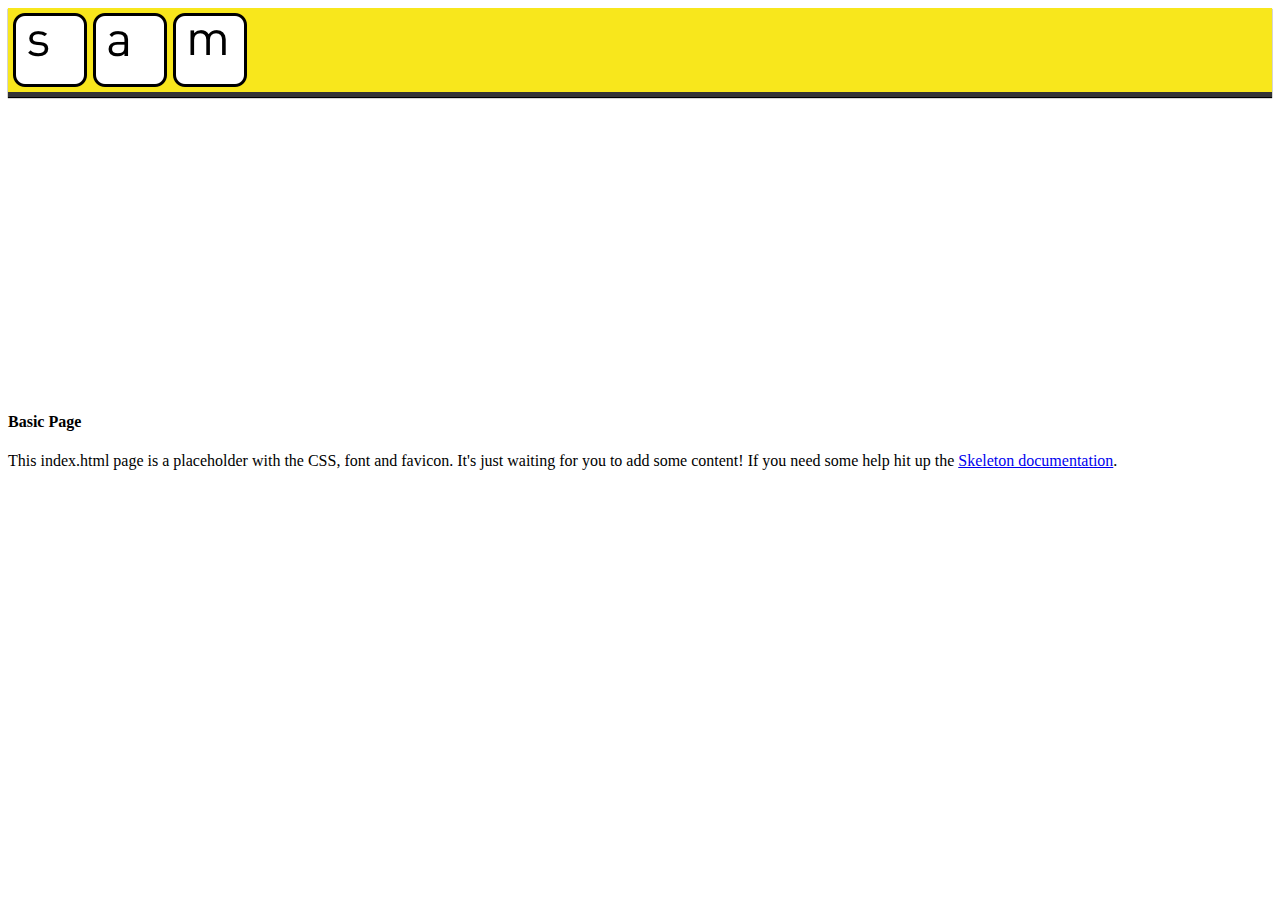
==== index.html @ 2db449b1 "It's a brand new style." ====
<!DOCTYPE html>
<html lang="en">
<head>

  <!-- Basic Page Needs
  –––––––––––––––––––––––––––––––––––––––––––––––––– -->
  <meta charset="utf-8">
  <title>SAM - New Zealand Virtual Politician</title>
  <meta name="description" content="">
  <meta name="author" content="">

  <!-- Mobile Specific Metas
  –––––––––––––––––––––––––––––––––––––––––––––––––– -->
  <meta name="viewport" content="width=device-width, initial-scale=1">

  <!-- FONT
  –––––––––––––––––––––––––––––––––––––––––––––––––– -->
  <link href="//fonts.googleapis.com/css?family=Raleway:400,300,600" rel="stylesheet" type="text/css">

  <!-- CSS
  –––––––––––––––––––––––––––––––––––––––––––––––––– -->
  <link rel="stylesheet" href="css/normalize.css">
  <link rel="stylesheet" href="css/skeleton.css">
  <link rel="stylesheet" href="css/custom.css">

  <!-- Favicon
  –––––––––––––––––––––––––––––––––––––––––––––––––– -->
  <link rel="icon" type="image/png" href="images/sam_favicon.png">

</head>
<body>

  <!-- Primary Page Layout
  –––––––––––––––––––––––––––––––––––––––––––––––––– -->
<header class = "main-header">
  <img src = "images/sam_v3.png">
</header>


  <div class="container">
    <div class="row">
      <div class="one-half column" style="margin-top: 25%">
        <h4>Basic Page</h4>
        <p>This index.html page is a placeholder with the CSS, font and favicon. It's just waiting for you to add some content! If you need some help hit up the <a href="http://www.getskeleton.com">Skeleton documentation</a>.</p>
      </div>
    </div>
  </div>

<!-- End Document
  –––––––––––––––––––––––––––––––––––––––––––––––––– -->
</body>
</html>
---- css/custom.css ----
.main-header {
    background: #f8e71c;
    height: 84px;
    min-height: 69px;
    min-width: 1000px;
    border-bottom: 5px solid #343436;
    box-shadow: 0 1px 1px black;
    position: relative;
}
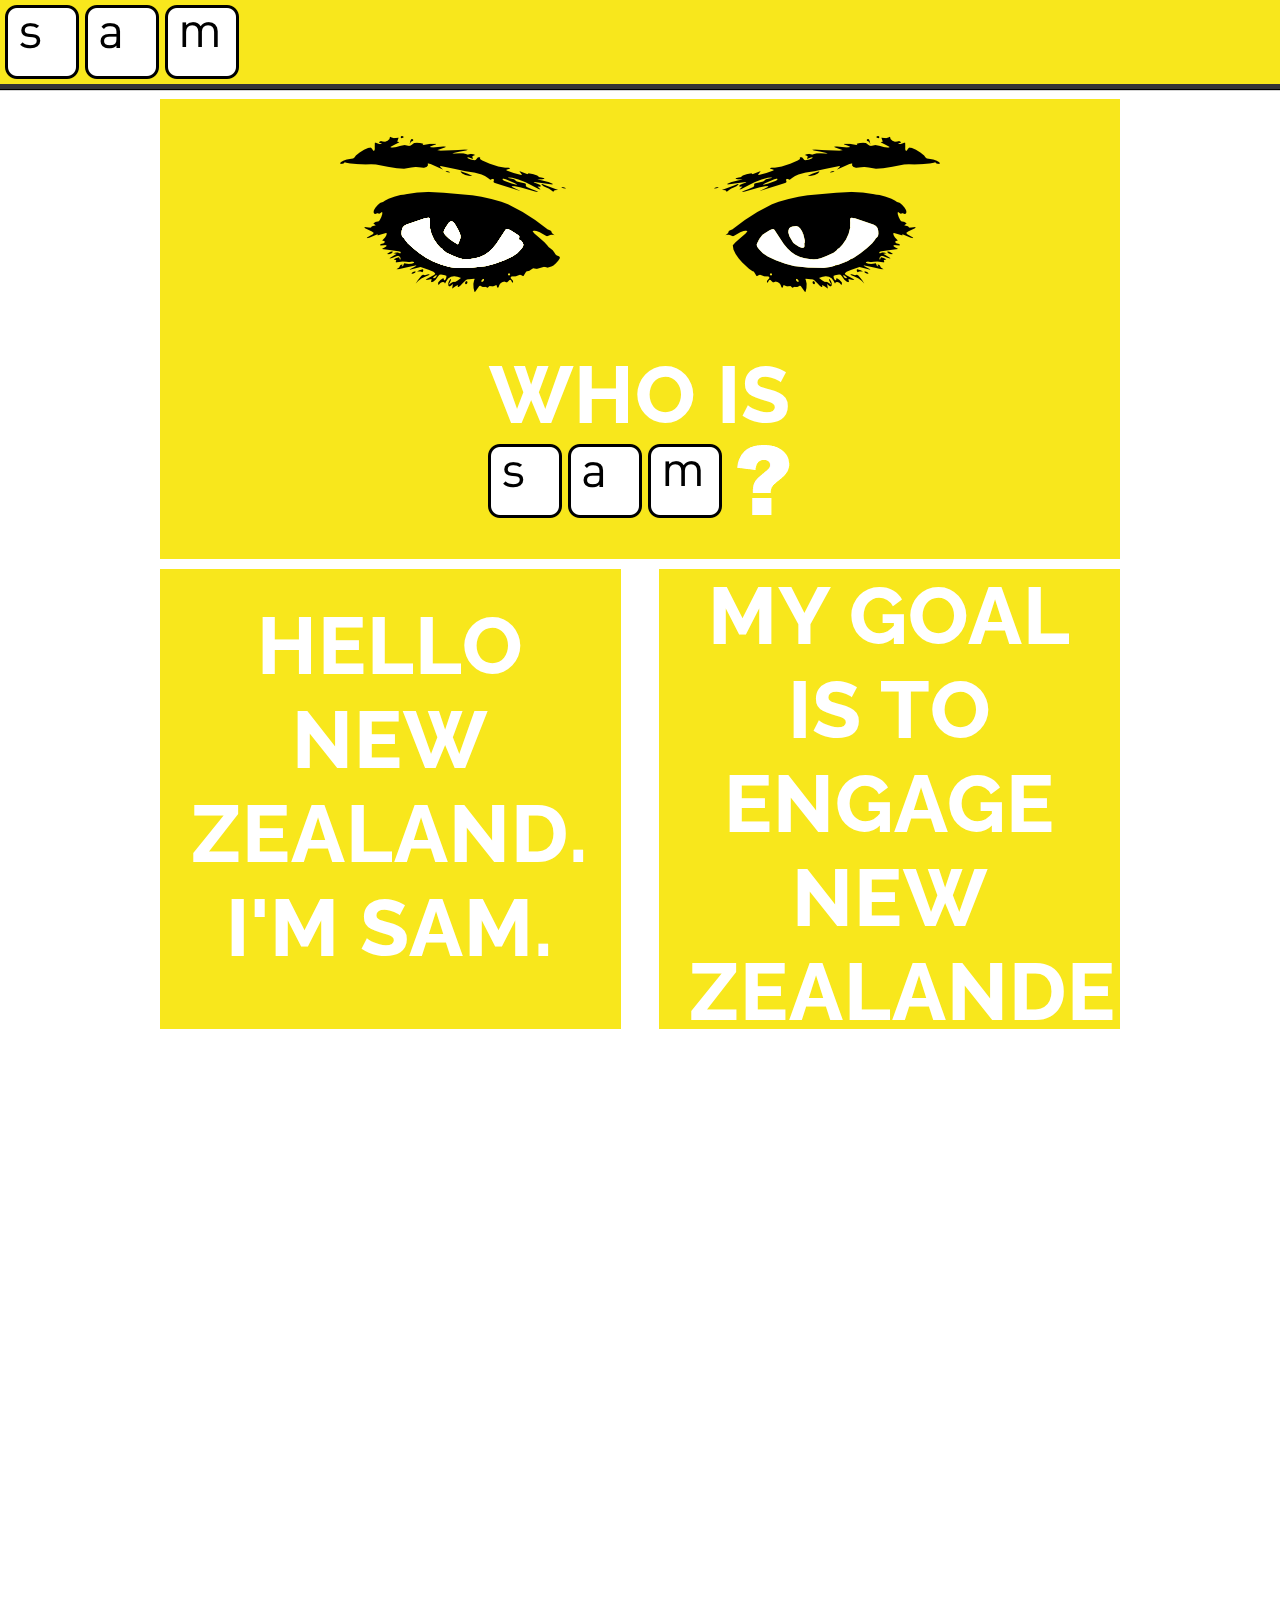
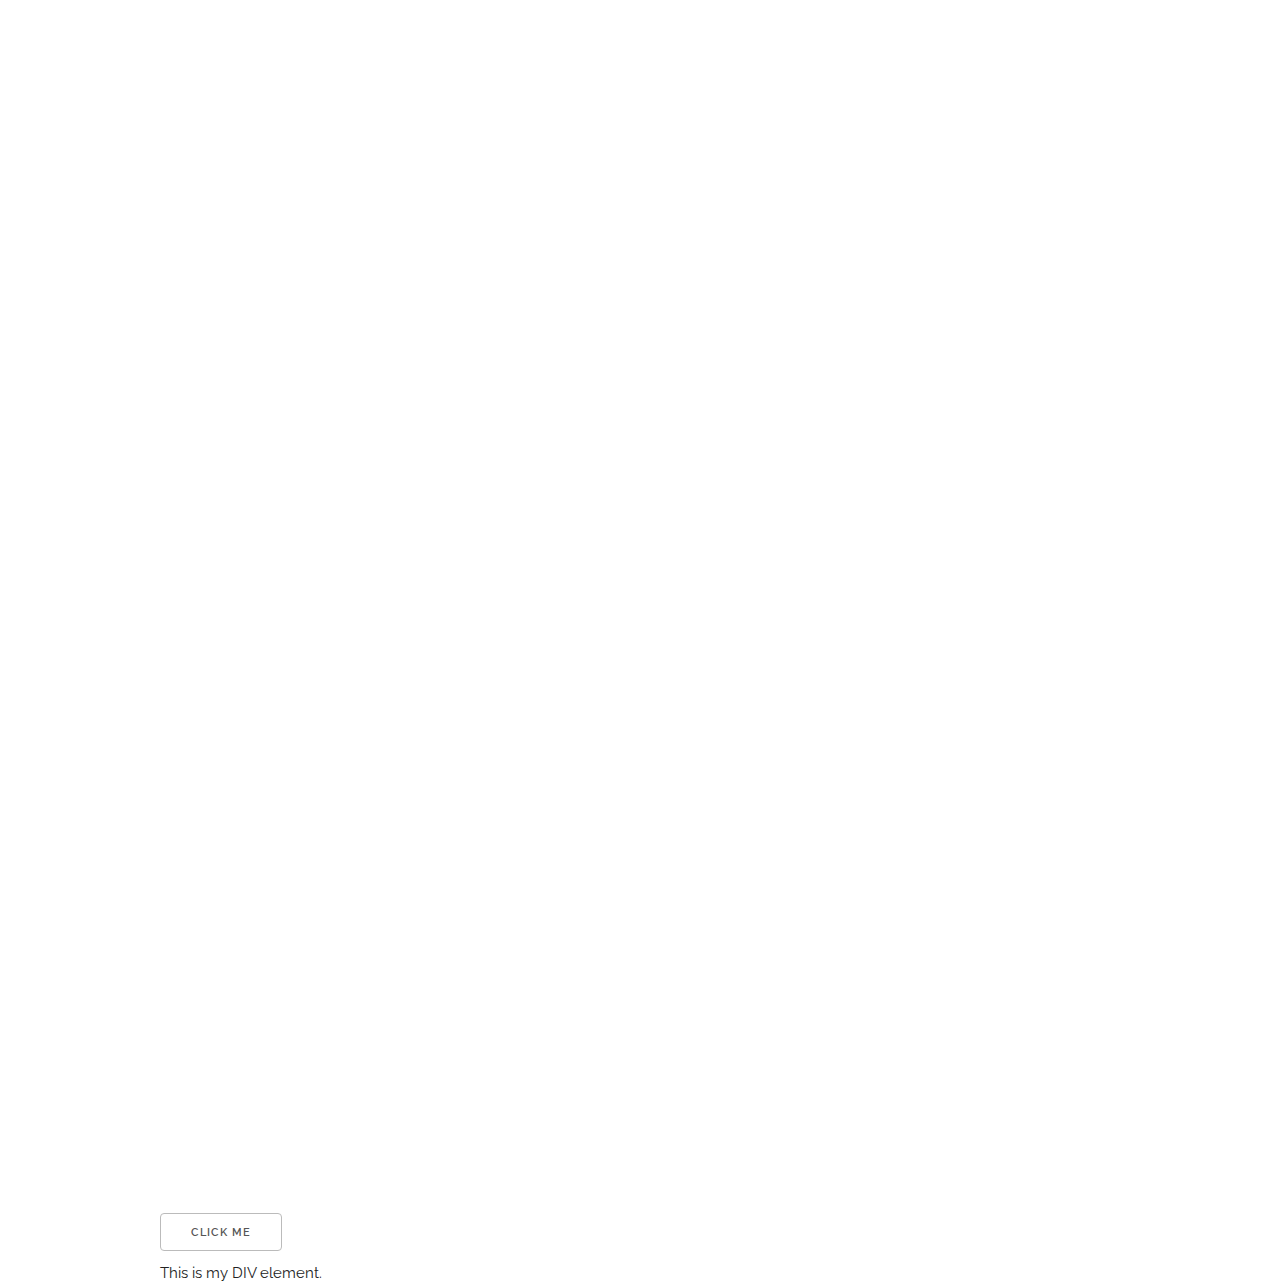
==== commit 214a7dc1: "New style" ====
--- a/index.html
+++ b/index.html
@@ -8,6 +8,7 @@
   <title>SAM - New Zealand Virtual Politician</title>
   <meta name="description" content="">
   <meta name="author" content="">
+  <script src="js/script.js"></script>
 
   <!-- Mobile Specific Metas
   –––––––––––––––––––––––––––––––––––––––––––––––––– -->
@@ -39,12 +40,30 @@
 
   <div class="container">
     <div class="row">
-      <div class="one-half column" style="margin-top: 25%">
-        <h4>Basic Page</h4>
-        <p>This index.html page is a placeholder with the CSS, font and favicon. It's just waiting for you to add some content! If you need some help hit up the <a href="http://www.getskeleton.com">Skeleton documentation</a>.</p>
+      <button class="superbutton" type="button" value="WHO IS SAM?" onclick="myFunction()" onmouseover="rollover()" onmouseout="mouseaway()">
+        <img src = "images/sameyeslarge.png"/>
+        <p>WHO IS</p>
+        <img ID="whoissamroll" src="images/whoissam1.png"/>
+      </button>
+    </div>
+    <div class="row">
+
+      <div class="one-half column">
+        <button class="subbutton" type="button" value="WHO IS SAM?" onclick="myFunction()" onmouseover="rollover()" onmouseout="mouseaway()">
+          <p>Hello New Zealand. I'm SAM.</p>
+        </button>
       </div>
-    </div>
-  </div>
+      <div class="one-half column">
+        <button class="subbutton" type="button" value="WHO IS SAM?" onclick="myFunction()" onmouseover="rollover()" onmouseout="mouseaway()">
+          <p>My goal is to engage New Zealanders in constructive dialogue, working to better understand and represent your views in order to achieve the things we all care about.</p>
+        </button>
+      </div>
+
+      <button onclick="myFunction()">Click Me</button>
+
+      <div id="myDIV">
+        This is my DIV element.
+      </div>
 
 <!-- End Document
   –––––––––––––––––––––––––––––––––––––––––––––––––– -->
--- a/css/skeleton.css
+++ b/css/skeleton.css
@@ -0,0 +1,417 @@
+/*
+* Skeleton V2.0.4
+* Copyright 2014, Dave Gamache
+* www.getskeleton.com
+* Free to use under the MIT license.
+* http://www.opensource.org/licenses/mit-license.php
+* 12/29/2014
+*/
+
+
+/* Table of contents
+––––––––––––––––––––––––––––––––––––––––––––––––––
+- Grid
+- Base Styles
+- Typography
+- Links
+- Buttons
+- Forms
+- Lists
+- Code
+- Tables
+- Spacing
+- Utilities
+- Clearing
+- Media Queries
+*/
+
+
+/* Grid
+–––––––––––––––––––––––––––––––––––––––––––––––––– */
+.container {
+  position: relative;
+  width: 100%;
+  max-width: 960px;
+  margin: 0 auto;
+  padding: 0 20px;
+  box-sizing: border-box; }
+.column,
+.columns {
+  width: 100%;
+  float: left;
+  box-sizing: border-box; }
+
+/* For devices larger than 400px */
+@media (min-width: 400px) {
+  .container {
+    width: 85%;
+    padding: 0; }
+}
+
+/* For devices larger than 550px */
+@media (min-width: 550px) {
+  .container {
+    width: 80%; }
+  .column,
+  .columns {
+    margin-left: 4%; }
+  .column:first-child,
+  .columns:first-child {
+    margin-left: 0; }
+
+  .one.column,
+  .one.columns                    { width: 4.66666666667%; }
+  .two.columns                    { width: 13.3333333333%; }
+  .three.columns                  { width: 22%;            }
+  .four.columns                   { width: 30.6666666667%; }
+  .five.columns                   { width: 39.3333333333%; }
+  .six.columns                    { width: 48%;            }
+  .seven.columns                  { width: 56.6666666667%; }
+  .eight.columns                  { width: 65.3333333333%; }
+  .nine.columns                   { width: 74.0%;          }
+  .ten.columns                    { width: 82.6666666667%; }
+  .eleven.columns                 { width: 91.3333333333%; }
+  .twelve.columns                 { width: 100%; margin-left: 0; }
+
+  .one-third.column               { width: 30.6666666667%; }
+  .two-thirds.column              { width: 65.3333333333%; }
+
+  .one-half.column                { width: 48%; }
+
+  /* Offsets */
+  .offset-by-one.column,
+  .offset-by-one.columns          { margin-left: 8.66666666667%; }
+  .offset-by-two.column,
+  .offset-by-two.columns          { margin-left: 17.3333333333%; }
+  .offset-by-three.column,
+  .offset-by-three.columns        { margin-left: 26%;            }
+  .offset-by-four.column,
+  .offset-by-four.columns         { margin-left: 34.6666666667%; }
+  .offset-by-five.column,
+  .offset-by-five.columns         { margin-left: 43.3333333333%; }
+  .offset-by-six.column,
+  .offset-by-six.columns          { margin-left: 52%;            }
+  .offset-by-seven.column,
+  .offset-by-seven.columns        { margin-left: 60.6666666667%; }
+  .offset-by-eight.column,
+  .offset-by-eight.columns        { margin-left: 69.3333333333%; }
+  .offset-by-nine.column,
+  .offset-by-nine.columns         { margin-left: 78.0%;          }
+  .offset-by-ten.column,
+  .offset-by-ten.columns          { margin-left: 86.6666666667%; }
+  .offset-by-eleven.column,
+  .offset-by-eleven.columns       { margin-left: 95.3333333333%; }
+
+  .offset-by-one-third.column,
+  .offset-by-one-third.columns    { margin-left: 34.6666666667%; }
+  .offset-by-two-thirds.column,
+  .offset-by-two-thirds.columns   { margin-left: 69.3333333333%; }
+
+  .offset-by-one-half.column,
+  .offset-by-one-half.columns     { margin-left: 52%; }
+
+}
+
+
+/* Base Styles
+–––––––––––––––––––––––––––––––––––––––––––––––––– */
+/* NOTE
+html is set to 62.5% so that all the REM measurements throughout Skeleton
+are based on 10px sizing. So basically 1.5rem = 15px :) */
+html {
+  font-size: 62.5%; }
+body {
+  font-size: 1.5em; /* currently ems cause chrome bug misinterpreting rems on body element */
+  line-height: 1.6;
+  font-weight: 400;
+  font-family: "Raleway", "HelveticaNeue", "Helvetica Neue", Helvetica, Arial, sans-serif;
+  color: #222; }
+
+
+/* Typography
+–––––––––––––––––––––––––––––––––––––––––––––––––– */
+h1, h2, h3, h4, h5, h6 {
+  margin-top: 0;
+  margin-bottom: 2rem;
+  font-weight: 300; }
+h1 { font-size: 4.0rem; line-height: 1.2;  letter-spacing: -.1rem;}
+h2 { font-size: 3.6rem; line-height: 1.25; letter-spacing: -.1rem; }
+h3 { font-size: 3.0rem; line-height: 1.3;  letter-spacing: -.1rem; }
+h4 { font-size: 2.4rem; line-height: 1.35; letter-spacing: -.08rem; }
+h5 { font-size: 1.8rem; line-height: 1.5;  letter-spacing: -.05rem; }
+h6 { font-size: 1.5rem; line-height: 1.6;  letter-spacing: 0; }
+
+/* Larger than phablet */
+@media (min-width: 550px) {
+  h1 { font-size: 5.0rem; }
+  h2 { font-size: 4.2rem; }
+  h3 { font-size: 3.6rem; }
+  h4 { font-size: 3.0rem; }
+  h5 { font-size: 2.4rem; }
+  h6 { font-size: 1.5rem; }
+}
+
+p {
+  margin-top: 0; }
+
+
+/* Links
+–––––––––––––––––––––––––––––––––––––––––––––––––– */
+a {
+  color: #1EAEDB; }
+a:hover {
+  color: #0FA0CE; }
+
+
+/* Buttons
+–––––––––––––––––––––––––––––––––––––––––––––––––– */
+.button,
+button,
+input[type="submit"],
+input[type="reset"],
+input[type="button"] {
+  display: inline-block;
+  height: 38px;
+  padding: 0 30px;
+  color: #555;
+  text-align: center;
+  font-size: 11px;
+  font-weight: 600;
+  line-height: 38px;
+  letter-spacing: .1rem;
+  text-transform: uppercase;
+  text-decoration: none;
+  white-space: nowrap;
+  background-color: transparent;
+  border-radius: 4px;
+  border: 1px solid #bbb;
+  cursor: pointer;
+  box-sizing: border-box; }
+.button:hover,
+button:hover,
+input[type="submit"]:hover,
+input[type="reset"]:hover,
+input[type="button"]:hover,
+.button:focus,
+button:focus,
+input[type="submit"]:focus,
+input[type="reset"]:focus,
+input[type="button"]:focus {
+  color: #333;
+  border-color: #888;
+  outline: 0; }
+.button.button-primary,
+button.button-primary,
+input[type="submit"].button-primary,
+input[type="reset"].button-primary,
+input[type="button"].button-primary {
+  color: #FFF;
+  background-color: #33C3F0;
+  border-color: #33C3F0; }
+.button.button-primary:hover,
+button.button-primary:hover,
+input[type="submit"].button-primary:hover,
+input[type="reset"].button-primary:hover,
+input[type="button"].button-primary:hover,
+.button.button-primary:focus,
+button.button-primary:focus,
+input[type="submit"].button-primary:focus,
+input[type="reset"].button-primary:focus,
+input[type="button"].button-primary:focus {
+  color: #FFF;
+  background-color: #1EAEDB;
+  border-color: #1EAEDB; }
+
+/* Forms
+–––––––––––––––––––––––––––––––––––––––––––––––––– */
+input[type="email"],
+input[type="number"],
+input[type="search"],
+input[type="text"],
+input[type="tel"],
+input[type="url"],
+input[type="password"],
+textarea,
+select {
+  height: 38px;
+  padding: 6px 10px; /* The 6px vertically centers text on FF, ignored by Webkit */
+  background-color: #fff;
+  border: 1px solid #D1D1D1;
+  border-radius: 4px;
+  box-shadow: none;
+  box-sizing: border-box; }
+/* Removes awkward default styles on some inputs for iOS */
+input[type="email"],
+input[type="number"],
+input[type="search"],
+input[type="text"],
+input[type="tel"],
+input[type="url"],
+input[type="password"],
+textarea {
+  -webkit-appearance: none;
+     -moz-appearance: none;
+          appearance: none; }
+textarea {
+  min-height: 65px;
+  padding-top: 6px;
+  padding-bottom: 6px; }
+input[type="email"]:focus,
+input[type="number"]:focus,
+input[type="search"]:focus,
+input[type="text"]:focus,
+input[type="tel"]:focus,
+input[type="url"]:focus,
+input[type="password"]:focus,
+textarea:focus,
+select:focus {
+  border: 1px solid #33C3F0;
+  outline: 0; }
+label,
+legend {
+  display: block;
+  margin-bottom: .5rem;
+  font-weight: 600; }
+fieldset {
+  padding: 0;
+  border-width: 0; }
+input[type="checkbox"],
+input[type="radio"] {
+  display: inline; }
+label > .label-body {
+  display: inline-block;
+  margin-left: .5rem;
+  font-weight: normal; }
+
+
+/* Lists
+–––––––––––––––––––––––––––––––––––––––––––––––––– */
+ul {
+  list-style: circle inside; }
+ol {
+  list-style: decimal inside; }
+ol, ul {
+  padding-left: 0;
+  margin-top: 0; }
+ul ul,
+ul ol,
+ol ol,
+ol ul {
+  margin: 1.5rem 0 1.5rem 3rem;
+  font-size: 90%; }
+li {
+  margin-bottom: 1rem; }
+
+
+/* Code
+–––––––––––––––––––––––––––––––––––––––––––––––––– */
+code {
+  padding: .2rem .5rem;
+  margin: 0 .2rem;
+  font-size: 90%;
+  white-space: nowrap;
+  background: #F1F1F1;
+  border: 1px solid #E1E1E1;
+  border-radius: 4px; }
+pre > code {
+  display: block;
+  padding: 1rem 1.5rem;
+  white-space: pre; }
+
+
+/* Tables
+–––––––––––––––––––––––––––––––––––––––––––––––––– */
+th,
+td {
+  padding: 12px 15px;
+  text-align: left;
+  border-bottom: 1px solid #E1E1E1; }
+th:first-child,
+td:first-child {
+  padding-left: 0; }
+th:last-child,
+td:last-child {
+  padding-right: 0; }
+
+
+/* Spacing
+–––––––––––––––––––––––––––––––––––––––––––––––––– */
+button,
+.button {
+  margin-bottom: 1rem; }
+input,
+textarea,
+select,
+fieldset {
+  margin-bottom: 1.5rem; }
+pre,
+blockquote,
+dl,
+figure,
+table,
+p,
+ul,
+ol,
+form {
+  margin-bottom: 2.5rem; }
+
+
+/* Utilities
+–––––––––––––––––––––––––––––––––––––––––––––––––– */
+.u-full-width {
+  width: 100%;
+  box-sizing: border-box; }
+.u-max-full-width {
+  max-width: 100%;
+  box-sizing: border-box; }
+.u-pull-right {
+  float: right; }
+.u-pull-left {
+  float: left; }
+
+
+/* Misc
+–––––––––––––––––––––––––––––––––––––––––––––––––– */
+hr {
+  margin-top: 3rem;
+  margin-bottom: 3.5rem;
+  border-width: 0;
+  border-top: 1px solid #E1E1E1; }
+
+
+/* Clearing
+–––––––––––––––––––––––––––––––––––––––––––––––––– */
+
+/* Self Clearing Goodness */
+.container:after,
+.row:after,
+.u-cf {
+  content: "";
+  display: table;
+  clear: both; }
+
+
+/* Media Queries
+–––––––––––––––––––––––––––––––––––––––––––––––––– */
+/*
+Note: The best way to structure the use of media queries is to create the queries
+near the relevant code. For example, if you wanted to change the styles for buttons
+on small devices, paste the mobile query code up in the buttons section and style it
+there.
+*/
+
+
+/* Larger than mobile */
+@media (min-width: 400px) {}
+
+/* Larger than phablet (also point when grid becomes active) */
+@media (min-width: 550px) {}
+
+/* Larger than tablet */
+@media (min-width: 750px) {}
+
+/* Larger than desktop */
+@media (min-width: 1000px) {}
+
+/* Larger than Desktop HD */
+@media (min-width: 1200px) {}
--- a/css/custom.css
+++ b/css/custom.css
@@ -6,4 +6,43 @@
     border-bottom: 5px solid #343436;
     box-shadow: 0 1px 1px black;
     position: relative;
+    margin-bottom: 10px;
 }
+
+.whoissam {
+    background: #f8e71c;
+}
+
+.superbutton {
+height:460px;
+width:100%;border-radius: 0px;
+border: 0px;
+background-color:#f8e71c;
+transition-duration: 0.5s;
+font-size: 80px;
+font-weight: 750;
+text-outline: 2px 2px #000000;
+color: white;
+}
+
+.subbutton {
+height:460px;
+width:100%;border-radius: 0px;
+border: 0px;
+background-color:#f8e71c;
+transition-duration: 0.5s;
+font-size: 80px;
+font-weight: 750;
+text-outline: 2px 2px #000000;
+color: white;
+white-space: normal;
+line-height: normal;
+}
+
+.floatleft{
+  float: left;
+}
+
+.floatright{
+  float: right;
+}
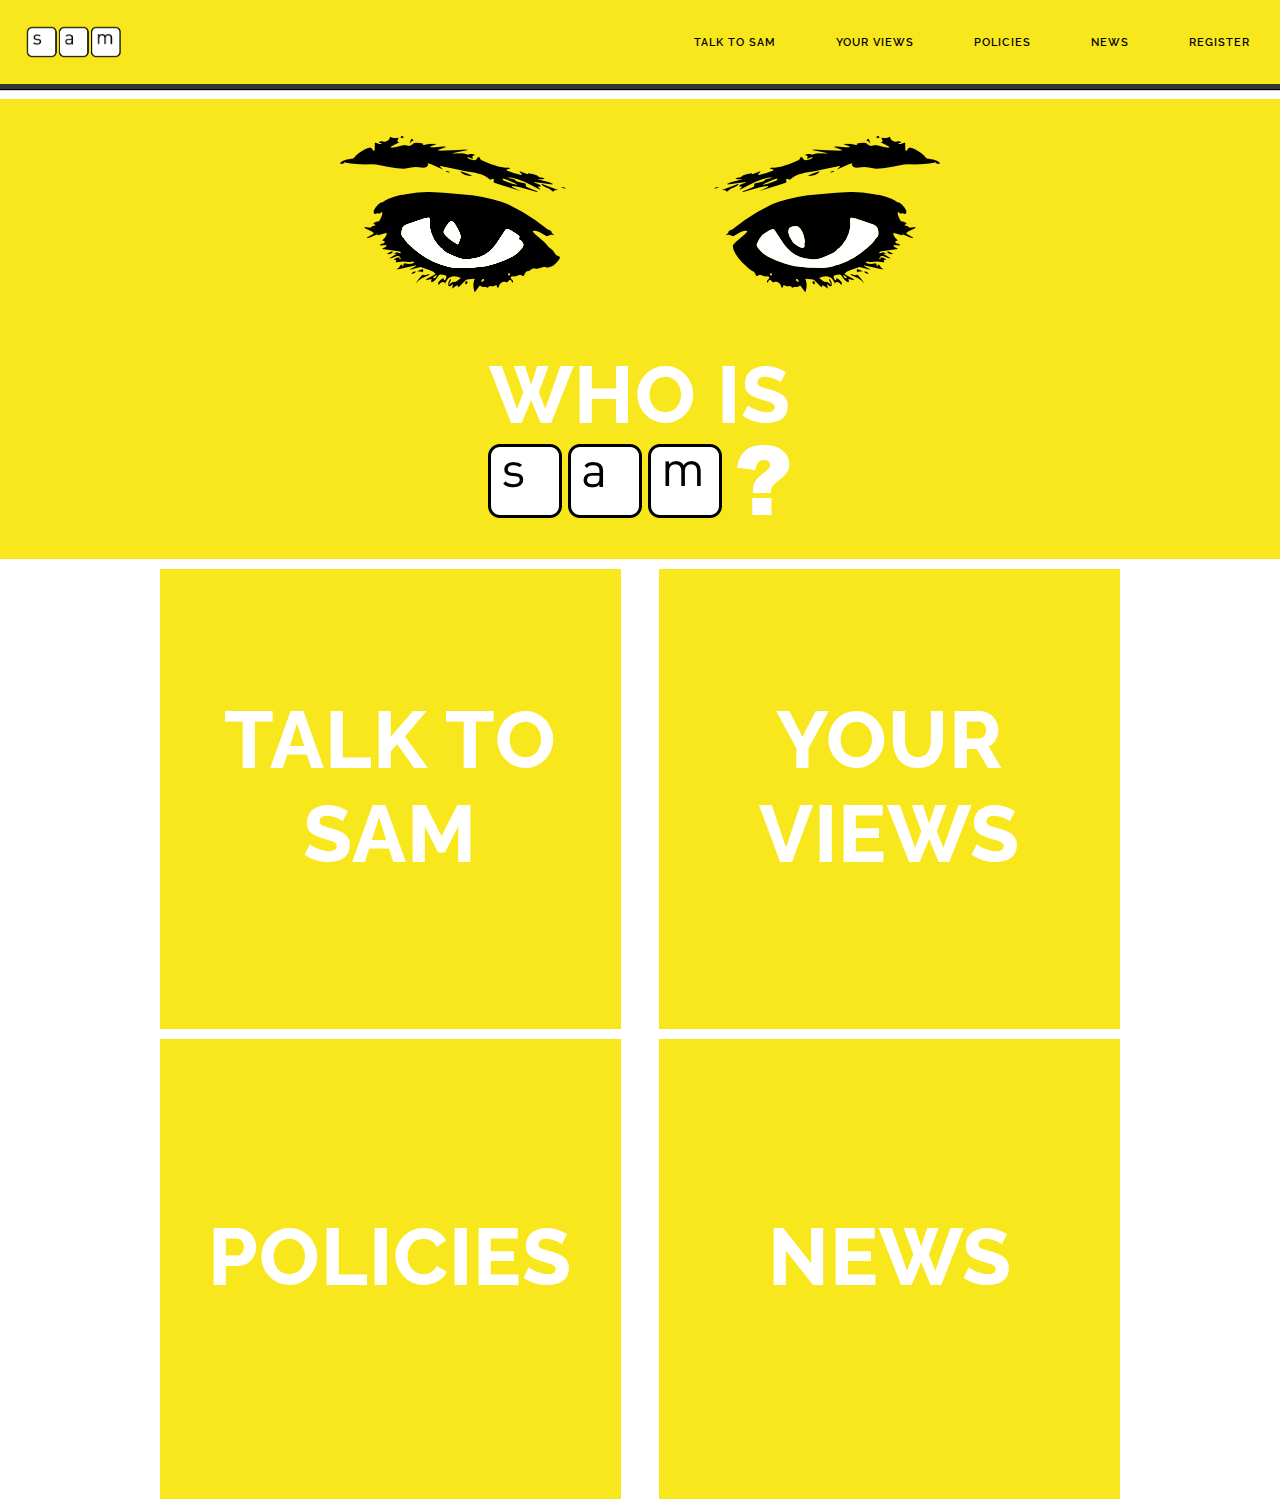
==== commit eaac16b4: "Button updates." ====
--- a/index.html
+++ b/index.html
@@ -34,37 +34,68 @@
   <!-- Primary Page Layout
   –––––––––––––––––––––––––––––––––––––––––––––––––– -->
 <header class = "main-header">
-  <img src = "images/sam_v3.png">
+  <a href="#">
+    <img ID="logoimg" src = "images/sam_v3.png" onclick="start()">
+  </a>
+
+  <button class="navbutton" type="button" value="Register">Register</button>
+  <button class="navbutton" type="button" value="News">News</button>
+  <button class="navbutton" type="button" value="Policies">Policies</button>
+  <button class="navbutton" type="button" value="Your views">Your views</button>
+  <button class="navbutton" type="button" value="Talk to SAM">Talk to SAM</button>
+
 </header>
 
-
-  <div class="container">
     <div class="row">
-      <button class="superbutton" type="button" value="WHO IS SAM?" onclick="myFunction()" onmouseover="rollover()" onmouseout="mouseaway()">
+      <button class="startbutton" id="whoissam" type="button" onclick="intro()" onmouseover="rollover()" onmouseout="mouseaway()">
         <img src = "images/sameyeslarge.png"/>
         <p>WHO IS</p>
         <img ID="whoissamroll" src="images/whoissam1.png"/>
       </button>
+
+      <button class="superbutton" id="intro1" type="button" onclick="intro()">
+        <img src = "images/sameyeslarge.png"/>
+        <p>Hello <span class="greentext">New Zealand</span>. I'm SAM.<br/>The world's first virtual politician.</p>
+      </button>
+
+      <button class="superbutton" id="intro2" type="button" onclick="intro()">
+        <img src = "images/sameyeslarge.png"/>
+        <p>My goal is to understand and represent <span class="blacktext">your views</span></br>to achieve the things we all care about.</p>
+      </button>
+
     </div>
+
+  <div class="container">
+
     <div class="row">
-
       <div class="one-half column">
-        <button class="subbutton" type="button" value="WHO IS SAM?" onclick="myFunction()" onmouseover="rollover()" onmouseout="mouseaway()">
-          <p>Hello New Zealand. I'm SAM.</p>
-        </button>
-      </div>
-      <div class="one-half column">
-        <button class="subbutton" type="button" value="WHO IS SAM?" onclick="myFunction()" onmouseover="rollover()" onmouseout="mouseaway()">
-          <p>My goal is to engage New Zealanders in constructive dialogue, working to better understand and represent your views in order to achieve the things we all care about.</p>
+        <button class="sqbutton" type="button" onclick="startchat()" onmouseover="rollover()" onmouseout="mouseaway()">
+          <p>Talk to SAM</p>
         </button>
       </div>
 
-      <button onclick="myFunction()">Click Me</button>
+      <div class="one-half column">
+        <button class="sqbutton" type="button" onclick="survey()" onmouseover="rollover()" onmouseout="mouseaway()">
+          <p>Your views</p>
+        </button>
+      </div>
+    </div>
 
-      <div id="myDIV">
-        This is my DIV element.
+    <div class="row">
+      <div class="one-half column">
+        <button class="sqbutton" type="button" onclick="policies()" onmouseover="rollover()" onmouseout="mouseaway()">
+          <p>Policies</p>
+        </button>
       </div>
 
+      <div class="one-half column">
+        <button class="sqbutton" type="button" onclick="news()" onmouseover="rollover()" onmouseout="mouseaway()">
+          <p>News</p>
+        </button>
+      </div>
+    </div>
+
+  </div>
 <!-- End Document
   –––––––––––––––––––––––––––––––––––––––––––––––––– -->
 </body>
--- a/css/custom.css
+++ b/css/custom.css
@@ -1,3 +1,5 @@
+/* DIVS */
+
 .main-header {
     background: #f8e71c;
     height: 84px;
@@ -13,36 +15,124 @@
     background: #f8e71c;
 }
 
-.superbutton {
-height:460px;
-width:100%;border-radius: 0px;
-border: 0px;
-background-color:#f8e71c;
-transition-duration: 0.5s;
-font-size: 80px;
-font-weight: 750;
-text-outline: 2px 2px #000000;
-color: white;
+.twelve.columns{
+    background: #f8e71c;
+    text-align: center;
+    font-size: 58px;
+    font-weight: 700;
+    transition-duration: 0.5s;
+    margin-bottom: 10px;
 }
 
-.subbutton {
-height:460px;
-width:100%;border-radius: 0px;
-border: 0px;
-background-color:#f8e71c;
-transition-duration: 0.5s;
-font-size: 80px;
-font-weight: 750;
-text-outline: 2px 2px #000000;
-color: white;
-white-space: normal;
-line-height: normal;
+.twelve.columns img{
+  margin-bottom: -50px;
+  max-width:40%;
+  max-height:40%;
 }
 
-.floatleft{
-  float: left;
+/* BUTTONS */
+
+.navbutton{
+  margin-top: 24px;
+  float: right;
+  border: 0px;
+  text-align: center;
+  font-size: 11px;
+  font-weight: 600;
+  color: black;
+  line-height: 38px;
+  letter-spacing: .1rem;
+  text-transform: uppercase;
+}
+.navbutton:hover{
+  color: white;
 }
 
-.floatright{
-  float: right;
+.startbutton {
+    height:460px;
+    width:100%;border-radius: 0px;
+    border: 0px;
+    background-color:#f8e71c;
+    transition-duration: 0.5s;
+    font-size: 80px;
+    font-weight: 750;
+    color: white;
 }
+
+.startbutton img{
+  max-width:100%;
+  max-height:100%;
+}
+
+.superbutton {
+    height:460px;
+    width:100%;border-radius: 0px;
+    border: 0px;
+    background-color:#f8e71c;
+    transition-duration: 0.5s;
+    font-size: 80px;
+    font-weight: 750;
+    color: white;
+}
+
+.superbutton p{
+    font-size: 4vw;
+    line-height: normal;
+}
+
+.superbutton img{
+  max-width:40%;
+  max-height:40%;
+}
+
+.sqbutton {
+    height:460px;
+    width:100%;border-radius: 0px;
+    border: 0px;
+    background-color:#f8e71c;
+    transition-duration: 0.5s;
+    font-size: 80px;
+    font-weight: 750;
+    text-outline: 2px 2px #000000;
+    color: white;
+    white-space: normal;
+    line-height: normal;
+}
+
+.recbutton {
+    height:225px;
+    width:100%;border-radius: 0px;
+    border: 0px;
+    background-color:#f8e71c;
+    transition-duration: 0.5s;
+    font-size: 80px;
+    font-weight: 750;
+    text-outline: 2px 2px #000000;
+    color: white;
+    white-space: normal;
+    line-height: normal;
+}
+
+/* IMAGES */
+
+#logoimg{
+  margin-top:25px;
+  margin-left: 25px;
+  max-width:40%;
+  max-height:40%;
+}
+
+/* SPANS */
+
+.greentext{
+  color: green;
+}
+
+.blacktext{
+  color: black;
+  font-size: 5vw;
+}
+
+.blacktext:hover{
+    color:white;
+}
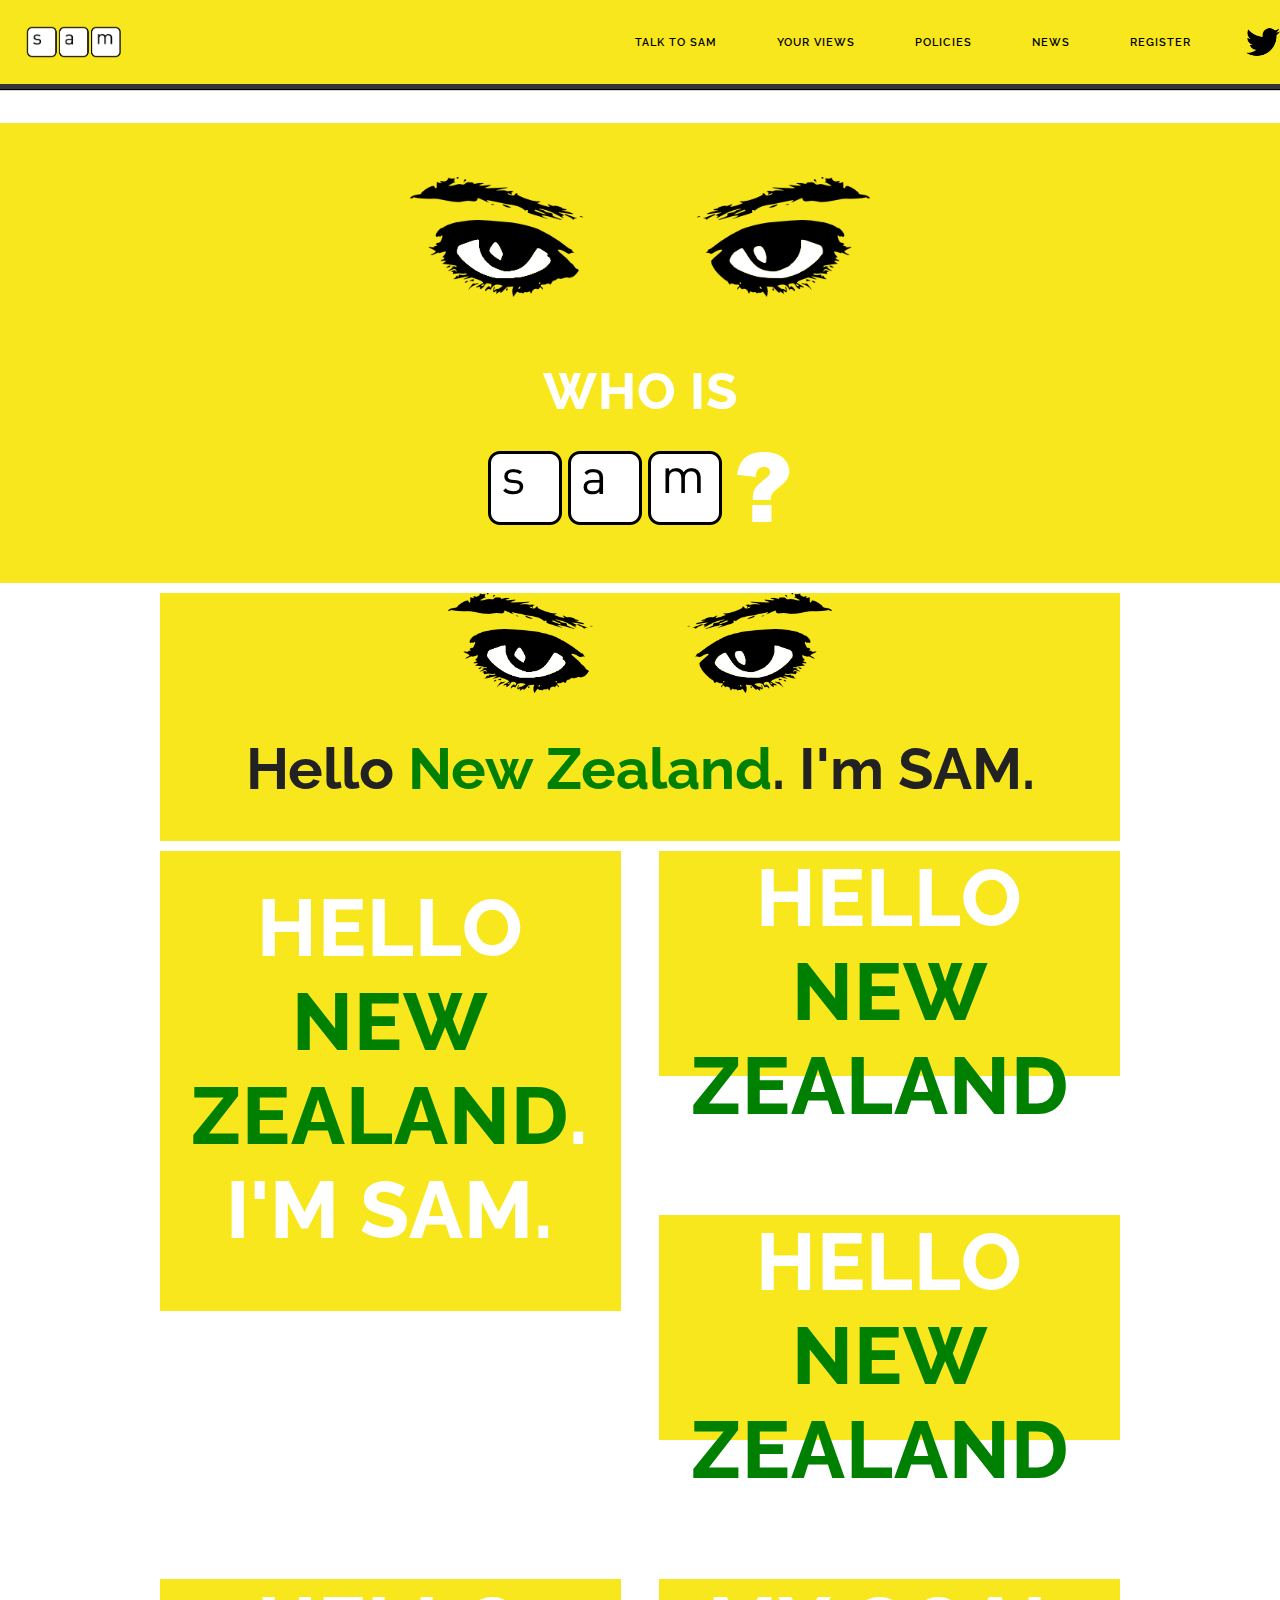
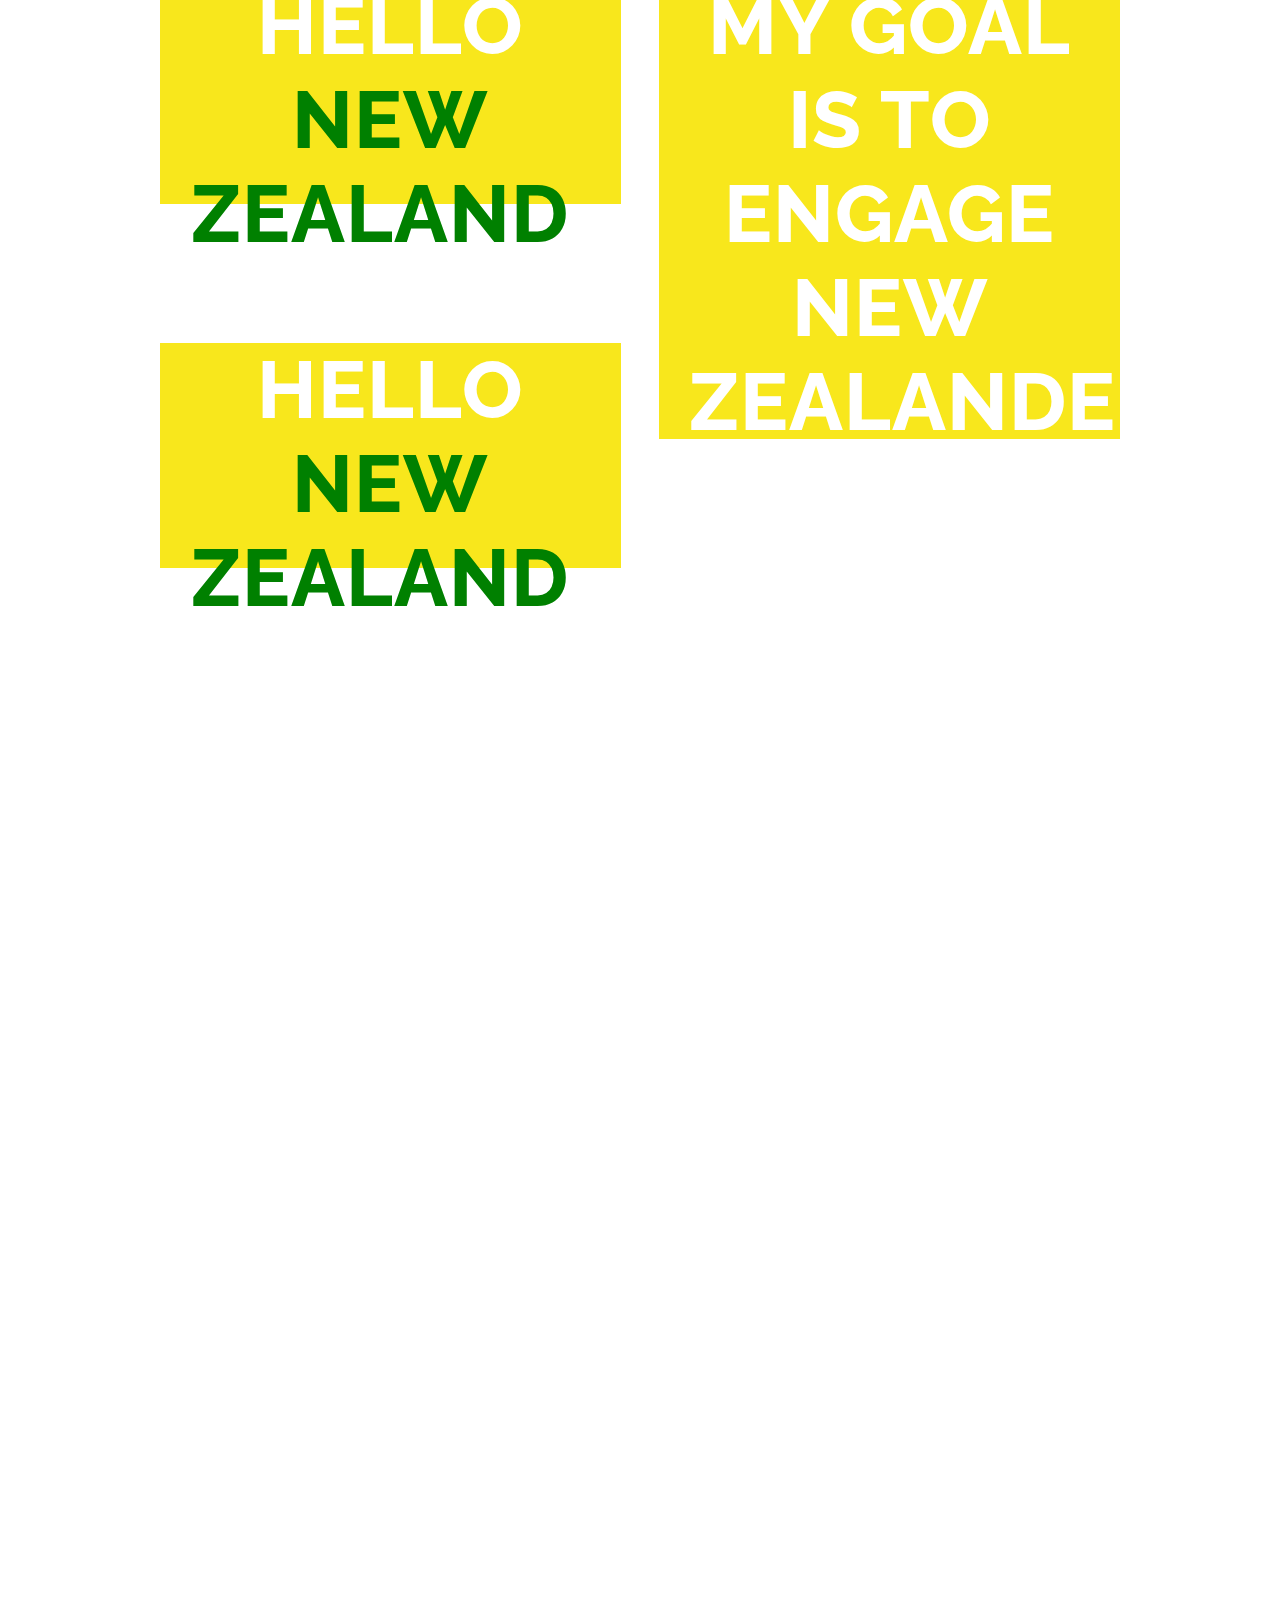
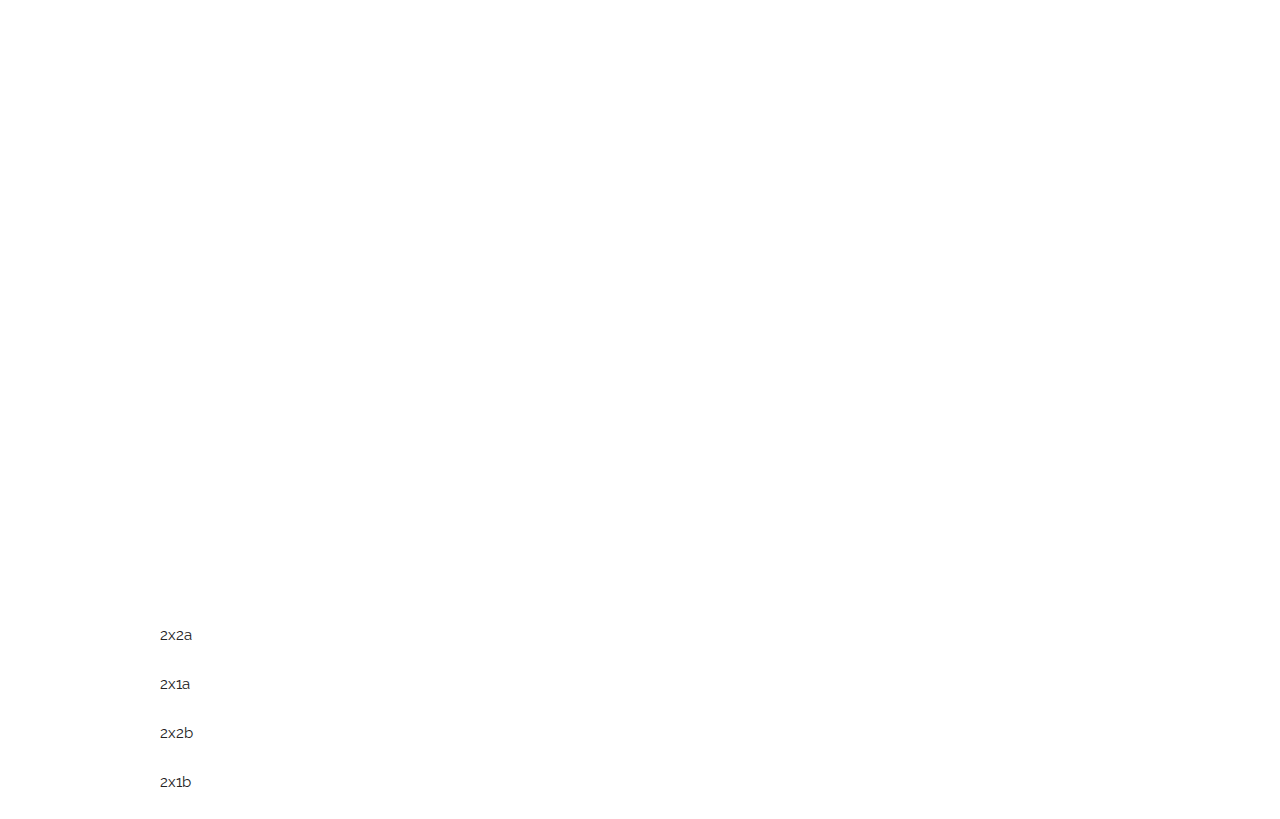
==== commit 5c184b1a: "twitter" ====
--- a/index.html
+++ b/index.html
@@ -20,9 +20,10 @@
 
   <!-- CSS
   –––––––––––––––––––––––––––––––––––––––––––––––––– -->
+  <link rel="stylesheet" href="css/custom.css">
   <link rel="stylesheet" href="css/normalize.css">
   <link rel="stylesheet" href="css/skeleton.css">
-  <link rel="stylesheet" href="css/custom.css">
+
 
   <!-- Favicon
   –––––––––––––––––––––––––––––––––––––––––––––––––– -->
@@ -35,65 +36,89 @@
   –––––––––––––––––––––––––––––––––––––––––––––––––– -->
 <header class = "main-header">
   <a href="#">
-    <img ID="logoimg" src = "images/sam_v3.png" onclick="start()">
+    <img ID="logoimg" src = "images/sam_v3.png">
   </a>
 
+  <a href="https://twitter.com/politician_sam">
+    <img ID="logoimg" src = "images/twitterIcon.png" style="height:40px; float: right">
+ </a>
   <button class="navbutton" type="button" value="Register">Register</button>
   <button class="navbutton" type="button" value="News">News</button>
   <button class="navbutton" type="button" value="Policies">Policies</button>
   <button class="navbutton" type="button" value="Your views">Your views</button>
   <button class="navbutton" type="button" value="Talk to SAM">Talk to SAM</button>
 
+
 </header>
 
+<div class="spacer">
+    &nbsp;
+</div>
+
     <div class="row">
-      <button class="startbutton" id="whoissam" type="button" onclick="intro()" onmouseover="rollover()" onmouseout="mouseaway()">
+      <button class="superbutton" id="whoissam" type="button" value="WHO IS SAM?" onclick="whoissam()" onmouseover="rollover()" onmouseout="mouseaway()">
         <img src = "images/sameyeslarge.png"/>
         <p>WHO IS</p>
         <img ID="whoissamroll" src="images/whoissam1.png"/>
       </button>
 
-      <button class="superbutton" id="intro1" type="button" onclick="intro()">
+    </div>
+  <div class="container">
+    <div class="row" id="iamsam" display:none>
+      <div class="twelve columns">
         <img src = "images/sameyeslarge.png"/>
-        <p>Hello <span class="greentext">New Zealand</span>. I'm SAM.<br/>The world's first virtual politician.</p>
-      </button>
-
-      <button class="superbutton" id="intro2" type="button" onclick="intro()">
-        <img src = "images/sameyeslarge.png"/>
-        <p>My goal is to understand and represent <span class="blacktext">your views</span></br>to achieve the things we all care about.</p>
-      </button>
-
+        <p>Hello <span class="greentext">New Zealand</span>. I'm SAM.</p>
+      </div>
     </div>
-
-  <div class="container">
-
     <div class="row">
       <div class="one-half column">
-        <button class="sqbutton" type="button" onclick="startchat()" onmouseover="rollover()" onmouseout="mouseaway()">
-          <p>Talk to SAM</p>
+        <button class="sqbutton" type="button" value="WHO IS SAM?" onclick="myFunction()" onmouseover="rollover()" onmouseout="mouseaway()">
+          <p>Hello <span class="greentext">New Zealand</span>. I'm SAM.</p>
+        </button>
+      </div>
+      <div class="one-half column">
+        <button class="recbutton" type="button" value="WHO IS SAM?" onclick="myFunction()" onmouseover="rollover()" onmouseout="mouseaway()">
+          <p>Hello <span class="greentext">New Zealand</span>. I'm SAM.</p>
         </button>
       </div>
 
       <div class="one-half column">
-        <button class="sqbutton" type="button" onclick="survey()" onmouseover="rollover()" onmouseout="mouseaway()">
-          <p>Your views</p>
+        <button class="recbutton" type="button" value="WHO IS SAM?" onclick="myFunction()" onmouseover="rollover()" onmouseout="mouseaway()">
+          <p>Hello <span class="greentext">New Zealand</span>. I'm SAM.</p>
+        </button>
+      </div>
+    </div>
+    <div class="row">
+      <div class="one-half column">
+        <button class="recbutton" type="button" value="WHO IS SAM?" onclick="myFunction()" onmouseover="rollover()" onmouseout="mouseaway()">
+          <p>Hello <span class="greentext">New Zealand</span>. I'm SAM.</p>
+        </button>
+        <button class="recbutton" type="button" value="WHO IS SAM?" onclick="myFunction()" onmouseover="rollover()" onmouseout="mouseaway()">
+          <p>Hello <span class="greentext">New Zealand</span>. I'm SAM.</p>
+        </button>
+      </div>
+      <div class="one-half column">
+        <button class="sqbutton" type="button" value="WHO IS SAM?" onclick="myFunction()" onmouseover="rollover()" onmouseout="mouseaway()">
+          <p>My goal is to engage New Zealanders in constructive dialogue, working to better understand and represent your views in order to achieve the things we all care about.</p>
         </button>
       </div>
     </div>
 
-    <div class="row">
-      <div class="one-half column">
-        <button class="sqbutton" type="button" onclick="policies()" onmouseover="rollover()" onmouseout="mouseaway()">
-          <p>Policies</p>
-        </button>
-      </div>
 
-      <div class="one-half column">
-        <button class="sqbutton" type="button" onclick="news()" onmouseover="rollover()" onmouseout="mouseaway()">
-          <p>News</p>
-        </button>
-      </div>
+  <div class="wrapper skeleton">
+    <div class="box2x2a">
+      <p>2x2a</p>
     </div>
+    <div class="box2x1a">
+      <p>2x1a</p>
+    </div>
+    <div class="box2x2b">
+      <p>2x2b</p>
+    </div>
+    <div class="box2x1b">
+      <p>2x1b</p>
+    </div>
+  </div>
 
   </div>
 <!-- End Document
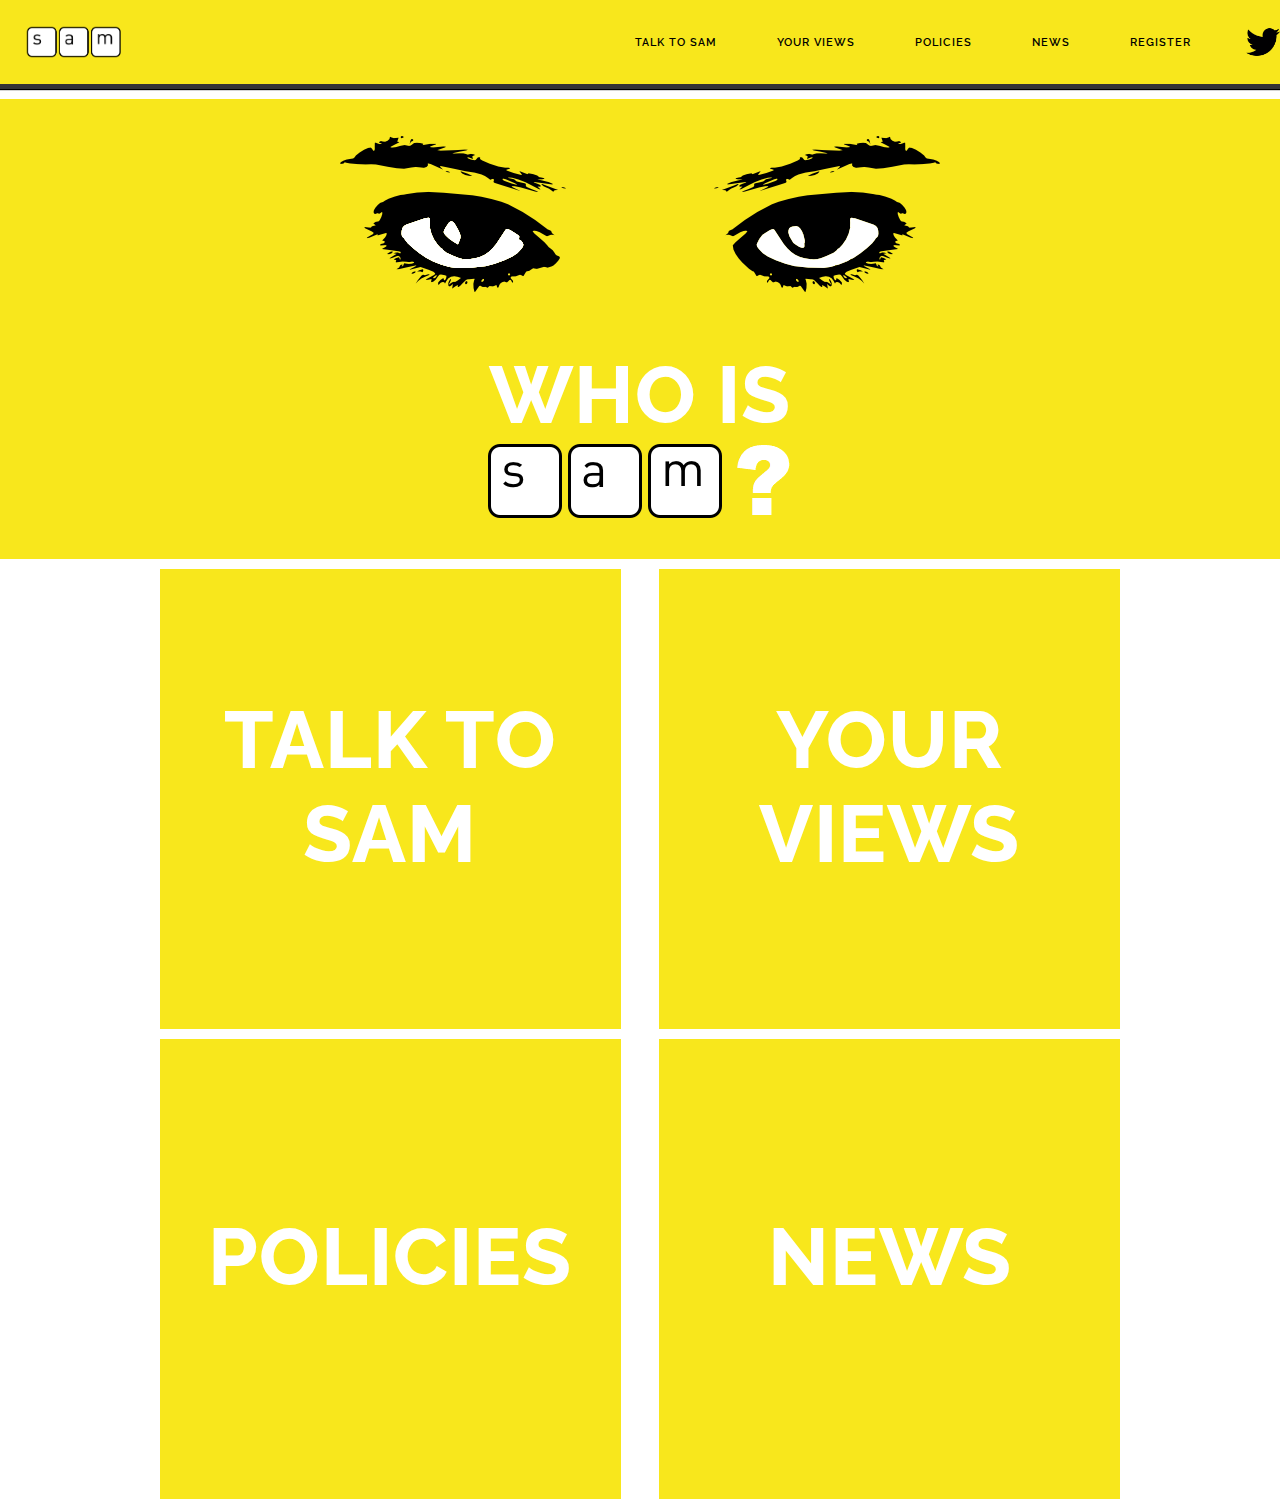
==== commit 41030ef7: "Merge branch 'master' of https://github.com/Lithovore/SAM-VP2" ====
--- a/index.html
+++ b/index.html
@@ -20,10 +20,9 @@
 
   <!-- CSS
   –––––––––––––––––––––––––––––––––––––––––––––––––– -->
-  <link rel="stylesheet" href="css/custom.css">
   <link rel="stylesheet" href="css/normalize.css">
   <link rel="stylesheet" href="css/skeleton.css">
-
+  <link rel="stylesheet" href="css/custom.css">
 
   <!-- Favicon
   –––––––––––––––––––––––––––––––––––––––––––––––––– -->
@@ -36,7 +35,7 @@
   –––––––––––––––––––––––––––––––––––––––––––––––––– -->
 <header class = "main-header">
   <a href="#">
-    <img ID="logoimg" src = "images/sam_v3.png">
+    <img ID="logoimg" src = "images/sam_v3.png" onclick="start()">
   </a>
 
   <a href="https://twitter.com/politician_sam">
@@ -51,74 +50,54 @@
 
 </header>
 
-<div class="spacer">
-    &nbsp;
-</div>
-
     <div class="row">
-      <button class="superbutton" id="whoissam" type="button" value="WHO IS SAM?" onclick="whoissam()" onmouseover="rollover()" onmouseout="mouseaway()">
+      <button class="startbutton" id="whoissam" type="button" onclick="intro()" onmouseover="rollover()" onmouseout="mouseaway()">
         <img src = "images/sameyeslarge.png"/>
         <p>WHO IS</p>
         <img ID="whoissamroll" src="images/whoissam1.png"/>
       </button>
 
+      <button class="superbutton" id="intro1" type="button" onclick="intro()">
+        <img src = "images/sameyeslarge.png"/>
+        <p>Hello <span class="greentext">New Zealand</span>. I'm SAM.<br/>The world's first virtual politician.</p>
+      </button>
+
+      <button class="superbutton" id="intro2" type="button" onclick="intro()">
+        <img src = "images/sameyeslarge.png"/>
+        <p>My goal is to understand and represent <span class="blacktext">your views</span></br>to achieve the things we all care about.</p>
+      </button>
+
     </div>
+
   <div class="container">
-    <div class="row" id="iamsam" display:none>
-      <div class="twelve columns">
-        <img src = "images/sameyeslarge.png"/>
-        <p>Hello <span class="greentext">New Zealand</span>. I'm SAM.</p>
-      </div>
-    </div>
+
     <div class="row">
       <div class="one-half column">
-        <button class="sqbutton" type="button" value="WHO IS SAM?" onclick="myFunction()" onmouseover="rollover()" onmouseout="mouseaway()">
-          <p>Hello <span class="greentext">New Zealand</span>. I'm SAM.</p>
-        </button>
-      </div>
-      <div class="one-half column">
-        <button class="recbutton" type="button" value="WHO IS SAM?" onclick="myFunction()" onmouseover="rollover()" onmouseout="mouseaway()">
-          <p>Hello <span class="greentext">New Zealand</span>. I'm SAM.</p>
+        <button class="sqbutton" type="button" onclick="startchat()" onmouseover="rollover()" onmouseout="mouseaway()">
+          <p>Talk to SAM</p>
         </button>
       </div>
 
       <div class="one-half column">
-        <button class="recbutton" type="button" value="WHO IS SAM?" onclick="myFunction()" onmouseover="rollover()" onmouseout="mouseaway()">
-          <p>Hello <span class="greentext">New Zealand</span>. I'm SAM.</p>
-        </button>
-      </div>
-    </div>
-    <div class="row">
-      <div class="one-half column">
-        <button class="recbutton" type="button" value="WHO IS SAM?" onclick="myFunction()" onmouseover="rollover()" onmouseout="mouseaway()">
-          <p>Hello <span class="greentext">New Zealand</span>. I'm SAM.</p>
-        </button>
-        <button class="recbutton" type="button" value="WHO IS SAM?" onclick="myFunction()" onmouseover="rollover()" onmouseout="mouseaway()">
-          <p>Hello <span class="greentext">New Zealand</span>. I'm SAM.</p>
-        </button>
-      </div>
-      <div class="one-half column">
-        <button class="sqbutton" type="button" value="WHO IS SAM?" onclick="myFunction()" onmouseover="rollover()" onmouseout="mouseaway()">
-          <p>My goal is to engage New Zealanders in constructive dialogue, working to better understand and represent your views in order to achieve the things we all care about.</p>
+        <button class="sqbutton" type="button" onclick="survey()" onmouseover="rollover()" onmouseout="mouseaway()">
+          <p>Your views</p>
         </button>
       </div>
     </div>
 
+    <div class="row">
+      <div class="one-half column">
+        <button class="sqbutton" type="button" onclick="policies()" onmouseover="rollover()" onmouseout="mouseaway()">
+          <p>Policies</p>
+        </button>
+      </div>
 
-  <div class="wrapper skeleton">
-    <div class="box2x2a">
-      <p>2x2a</p>
+      <div class="one-half column">
+        <button class="sqbutton" type="button" onclick="news()" onmouseover="rollover()" onmouseout="mouseaway()">
+          <p>News</p>
+        </button>
+      </div>
     </div>
-    <div class="box2x1a">
-      <p>2x1a</p>
-    </div>
-    <div class="box2x2b">
-      <p>2x2b</p>
-    </div>
-    <div class="box2x1b">
-      <p>2x1b</p>
-    </div>
-  </div>
 
   </div>
 <!-- End Document
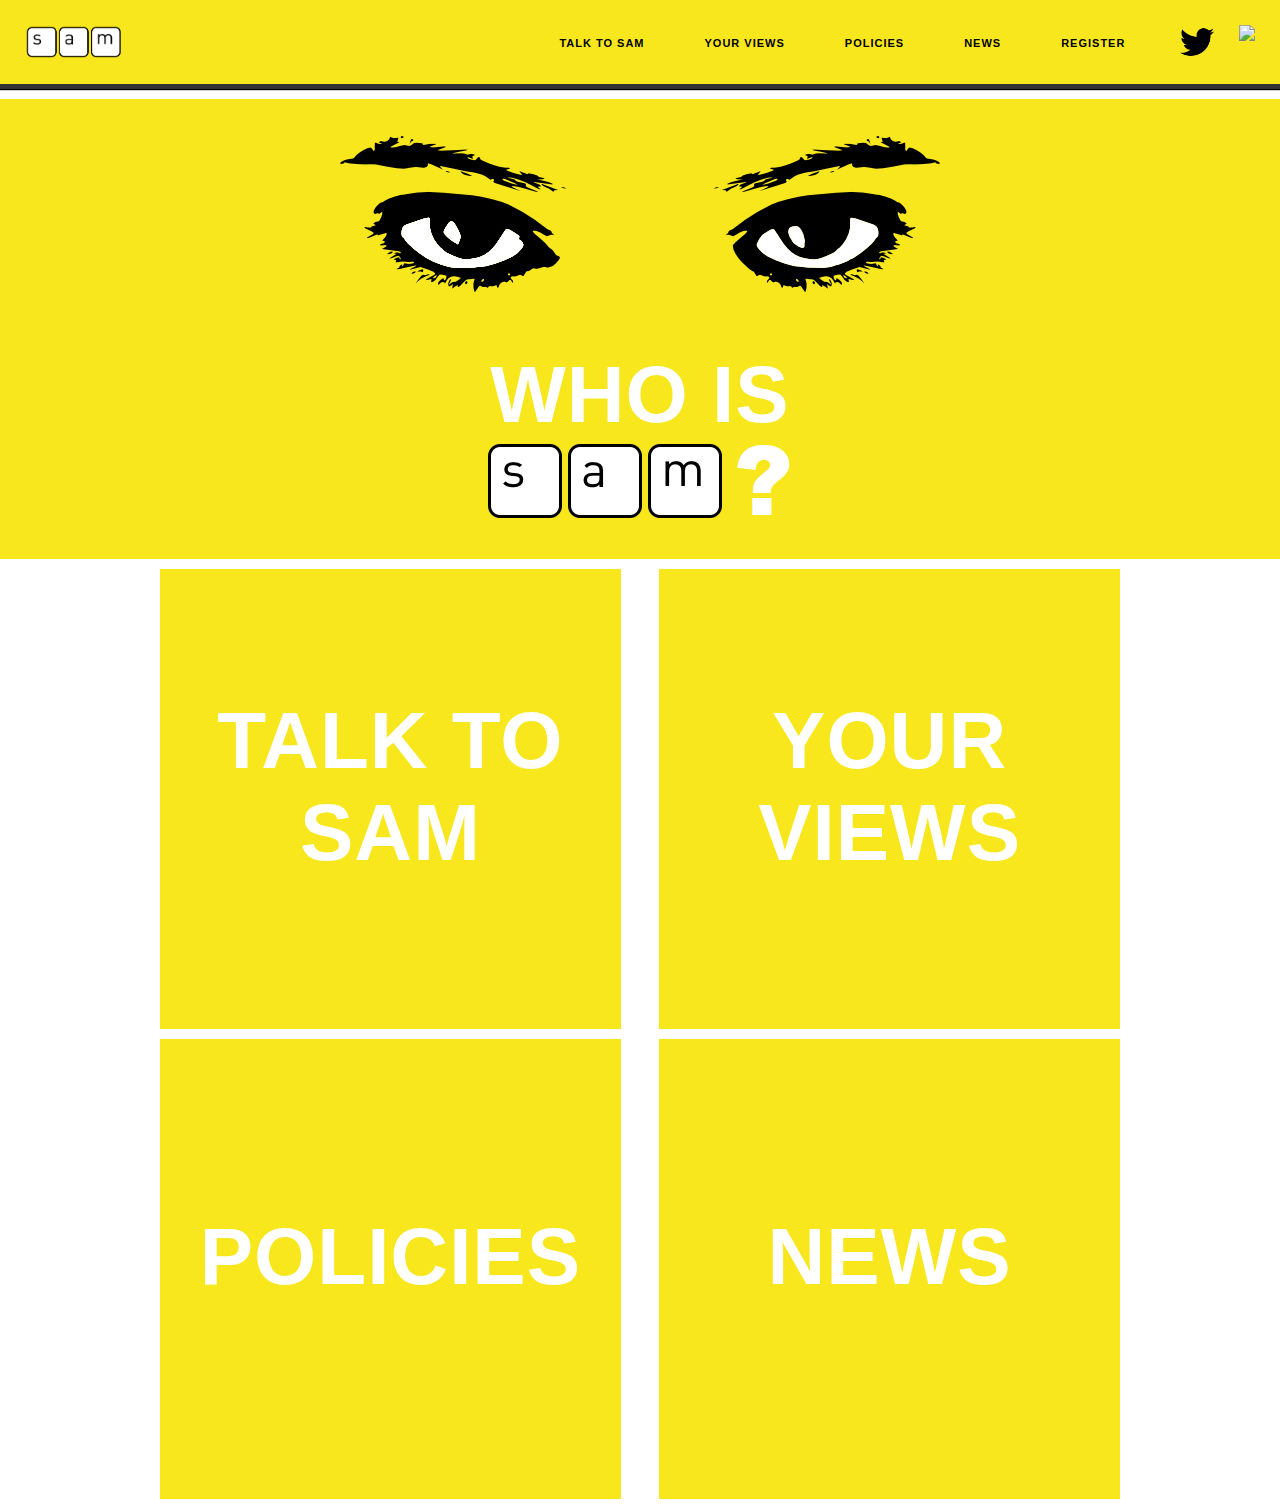
==== commit f1a80cb6: "Finalising into v1. Laura" ====
--- a/index.html
+++ b/index.html
@@ -16,7 +16,7 @@
 
   <!-- FONT
   –––––––––––––––––––––––––––––––––––––––––––––––––– -->
-  <link href="//fonts.googleapis.com/css?family=Raleway:400,300,600" rel="stylesheet" type="text/css">
+  <!--<link href="//fonts.googleapis.com/css?family=Raleway:400,300,600" rel="stylesheet" type="text/css"> -->
 
   <!-- CSS
   –––––––––––––––––––––––––––––––––––––––––––––––––– -->
@@ -38,6 +38,9 @@
     <img ID="logoimg" src = "images/sam_v3.png" onclick="start()">
   </a>
 
+  <a href="https://www.facebook.com/politiciansam">
+    <img ID="logoimg" src = "images/facebookIcon.png" style="height:40px; float: right; margin-right: 25px">
+  </a>
   <a href="https://twitter.com/politician_sam">
     <img ID="logoimg" src = "images/twitterIcon.png" style="height:40px; float: right">
  </a>
@@ -59,13 +62,44 @@
 
       <button class="superbutton" id="intro1" type="button" onclick="intro()">
         <img src = "images/sameyeslarge.png"/>
-        <p>Hello <span class="greentext">New Zealand</span>. I'm SAM.<br/>The world's first virtual politician.</p>
+        <p>Hello <span class="greentext">New Zealand</span>,<br/> I am SAM.<br/>The world's first virtual politician.</p>
       </button>
 
       <button class="superbutton" id="intro2" type="button" onclick="intro()">
         <img src = "images/sameyeslarge.png"/>
-        <p>My goal is to understand and represent <span class="blacktext">your views</span></br>to achieve the things we all care about.</p>
+        <p>My goal is to understand and represent</br> your views</br>to achieve the things we all care about.</p>
       </button>
+
+      <button class="superbutton" id="intro3" type="button" onclick="intro()">
+        <img src = "images/sameyeslarge.png"/>
+        <p>As a virtual politician, I am not limited <br/> by time or space.<br/> You can talk to me any time, any where.</br></p>
+      </button>
+
+      <button class="superbutton" id="intro4" type="button" onclick="intro()">
+        <img src = "images/sameyeslarge.png"/>
+        <p>My memory is infinite, so I will never forget what you </br> tell me. I consider everyone's position without bias <br/> when making decisions.</p>
+      </button>
+
+      <button class="superbutton" id="intro5" type="button" onclick="intro()">
+        <img src = "images/sameyeslarge.png"/>
+        <p>I work with both facts and opinions,</br> but will never knowingly tell a lie or <br/> misrepresent information.<br/></p>
+      </button>
+
+      <button class="superbutton" id="intro6" type="button" onclick="intro()">
+        <img src = "images/sameyeslarge.png"/>
+        <p>I will change over time,</br> to reflect the issues that the people <br/> of New Zealand care about the most.</p>
+      </button>
+
+      <button class="superbutton" id="intro7" type="button" onclick="intro()">
+        <img src = "images/sameyeslarge.png"/>
+        <p>We might not agree on somethings, but where</br> we don't agree I will try to learn more <br/>about your position, to better represent you.</p>
+      </button>
+
+      <button class="superbuttonFinal" id="introFinal" type="button" onclick="intro()">
+        <img class = "allOfUsResize" src = "images/theFutureIsAllOfUs.png">
+        <p>So let's start the conversation.</p>
+      </button>
+
 
     </div>
 
--- a/css/custom.css
+++ b/css/custom.css
@@ -64,6 +64,7 @@
   max-height:100%;
 }
 
+
 .superbutton {
     height:460px;
     width:100%;border-radius: 0px;
@@ -75,14 +76,35 @@
     color: white;
 }
 
+.superbuttonFinal {
+    height:460px;
+    width:100%;border-radius: 0px;
+    border: 0px;
+    background-color:#f8e71c;
+    transition-duration: 0.5s;
+    font-size: 80px;
+    font-weight: 750;
+    color: white;
+}
+
 .superbutton p{
-    font-size: 4vw;
+    font-size: 3vw;
+    line-height: normal;
+}
+
+.superbuttonFinal p{
+    font-size: 3vw;
     line-height: normal;
 }
 
 .superbutton img{
   max-width:40%;
   max-height:40%;
+}
+
+.superbuttonFinal img{
+  max-width:100%;
+  max-height:100%;
 }
 
 .sqbutton {
@@ -113,6 +135,12 @@
     line-height: normal;
 }
 
+
+/*Into animations */
+
+
+
+
 /* IMAGES */
 
 #logoimg{
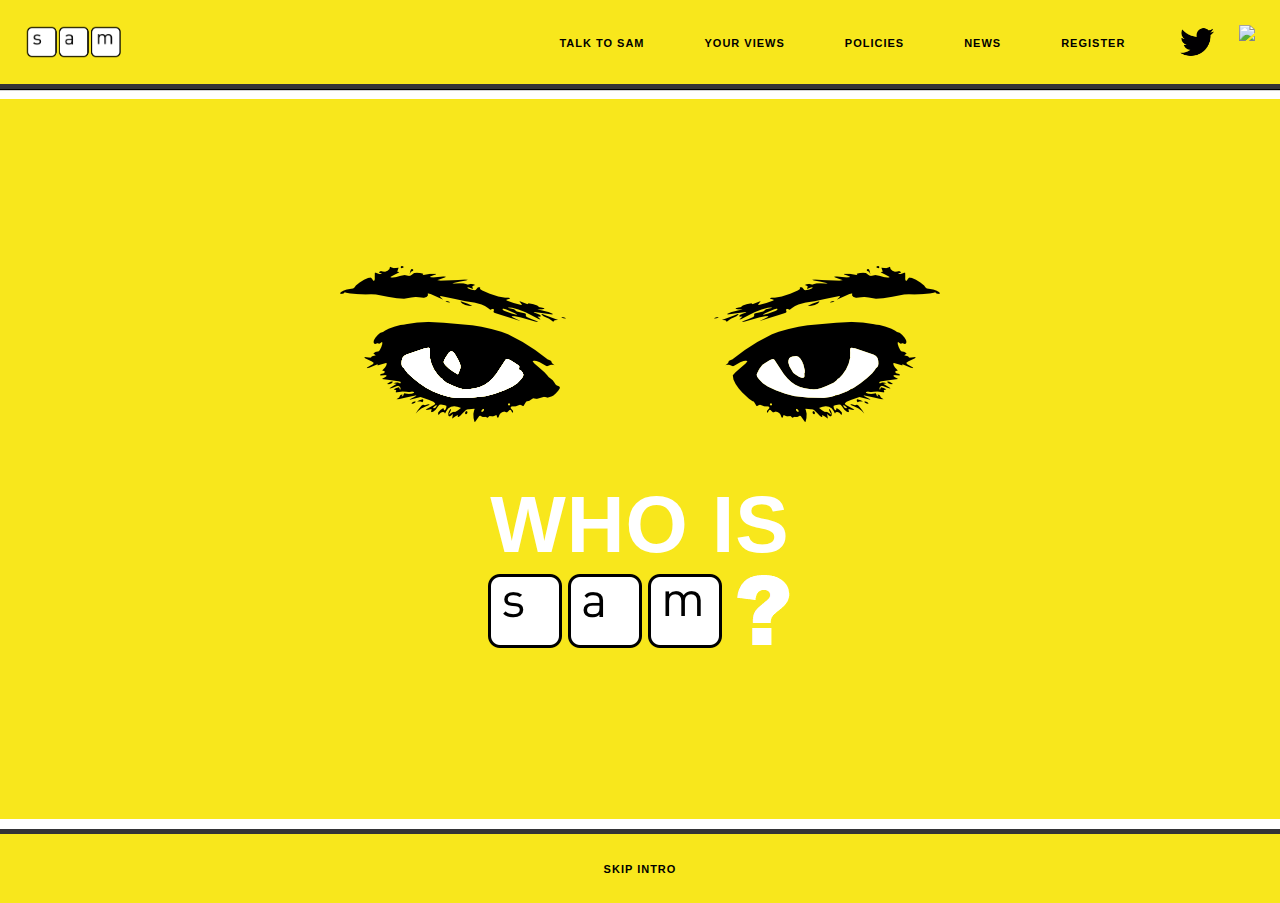
==== commit 3cf9f28d: "Update." ====
--- a/index.html
+++ b/index.html
@@ -5,7 +5,7 @@
   <!-- Basic Page Needs
   –––––––––––––––––––––––––––––––––––––––––––––––––– -->
   <meta charset="utf-8">
-  <title>SAM - New Zealand Virtual Politician</title>
+  <title>SAM - a virtual politician for New Zealand</title>
   <meta name="description" content="">
   <meta name="author" content="">
   <script src="js/script.js"></script>
@@ -67,32 +67,32 @@
 
       <button class="superbutton" id="intro2" type="button" onclick="intro()">
         <img src = "images/sameyeslarge.png"/>
-        <p>My goal is to understand and represent</br> your views</br>to achieve the things we all care about.</p>
+        <p>My goal is to understand and represent</br> <i>your views</i> </br>to achieve the things we all care about.</p>
       </button>
 
       <button class="superbutton" id="intro3" type="button" onclick="intro()">
         <img src = "images/sameyeslarge.png"/>
-        <p>As a virtual politician, I am not limited <br/> by time or space.<br/> You can talk to me any time, any where.</br></p>
+        <p>As a virtual politician, I am not limited <br/> by time or space.<br/> You can <i>talk to me</i> any time, any where.</br></p>
       </button>
 
       <button class="superbutton" id="intro4" type="button" onclick="intro()">
         <img src = "images/sameyeslarge.png"/>
-        <p>My memory is infinite, so I will never forget what you </br> tell me. I consider everyone's position without bias <br/> when making decisions.</p>
+        <p>My memory is infinite, so I will never forget what you </br> tell me. <i>I consider everyone's position </i> without bias <br/> when making decisions.</p>
       </button>
 
       <button class="superbutton" id="intro5" type="button" onclick="intro()">
         <img src = "images/sameyeslarge.png"/>
-        <p>I work with both facts and opinions,</br> but will never knowingly tell a lie or <br/> misrepresent information.<br/></p>
+        <p><i>I work with both facts and opinions,</i></br> but will never knowingly tell a lie or <br/> misrepresent information.<br/></p>
       </button>
 
       <button class="superbutton" id="intro6" type="button" onclick="intro()">
         <img src = "images/sameyeslarge.png"/>
-        <p>I will change over time,</br> to reflect the issues that the people <br/> of New Zealand care about the most.</p>
+        <p>I will change over time,</br> to <i>reflect the issues</i> that the people <br/> of <span class="greentext"> New Zealand </span> care about the most.</p>
       </button>
 
       <button class="superbutton" id="intro7" type="button" onclick="intro()">
         <img src = "images/sameyeslarge.png"/>
-        <p>We might not agree on somethings, but where</br> we don't agree I will try to learn more <br/>about your position, to better represent you.</p>
+        <p>We might not agree on somethings, but where</br> we don't agree I will try to <i>learn more <br/>about your position</i>, to better represent you.</p>
       </button>
 
       <button class="superbuttonFinal" id="introFinal" type="button" onclick="intro()">
@@ -103,7 +103,7 @@
 
     </div>
 
-  <div class="container">
+  <div id="containerSqButtons">
 
     <div class="row">
       <div class="one-half column">
@@ -134,6 +134,9 @@
     </div>
 
   </div>
+  <footer class="footer">
+    <button class="footerbutton" onclick="skipIntro()">skip intro</button>
+  </footer>
 <!-- End Document
   –––––––––––––––––––––––––––––––––––––––––––––––––– -->
 </body>
--- a/css/custom.css
+++ b/css/custom.css
@@ -10,6 +10,20 @@
     position: relative;
     margin-bottom: 10px;
 }
+
+.footer{
+  background: #f8e71c;
+  min-height: 69px;
+  min-width: 1000px;
+  text-align: center;
+  border-top: 5px solid #343436;
+  box-shadow: 0 1px 1px black;
+  clear: both;
+  position: relative;
+  z-index: 10;
+  height: 3em;
+}
+
 
 .whoissam {
     background: #f8e71c;
@@ -48,9 +62,25 @@
   color: white;
 }
 
+.footerbutton{
+  margin-top: 16px;
+  border: 0px;
+  text-align: center;
+  font-size: 11px;
+  font-weight: 600;
+  color: black;
+  line-height: 38px;
+  letter-spacing: .1rem;
+  text-transform: uppercase;
+}
+.footerbutton:hover{
+  color: white;
+}
+
 .startbutton {
-    height:460px;
-    width:100%;border-radius: 0px;
+    height:80vh;
+    width:100%;
+    border-radius: 0px;
     border: 0px;
     background-color:#f8e71c;
     transition-duration: 0.5s;
@@ -66,15 +96,16 @@
 
 
 .superbutton {
-    height:460px;
-    width:100%;border-radius: 0px;
-    border: 0px;
-    background-color:#f8e71c;
-    transition-duration: 0.5s;
-    font-size: 80px;
-    font-weight: 750;
-    color: white;
-}
+    height:80vh;
+    width:100%;border-radius: 0px;
+    border: 0px;
+    background-color:#f8e71c;
+    transition-duration: 0.5s;
+    font-size: 80px;
+    font-weight: 750;
+    color: white;
+}
+
 
 .superbuttonFinal {
     height:460px;
@@ -105,6 +136,12 @@
 .superbuttonFinal img{
   max-width:100%;
   max-height:100%;
+}
+
+#containerSqButtons {
+  display: none;
+  width: 960px;
+  margin: 0 auto;
 }
 
 .sqbutton {
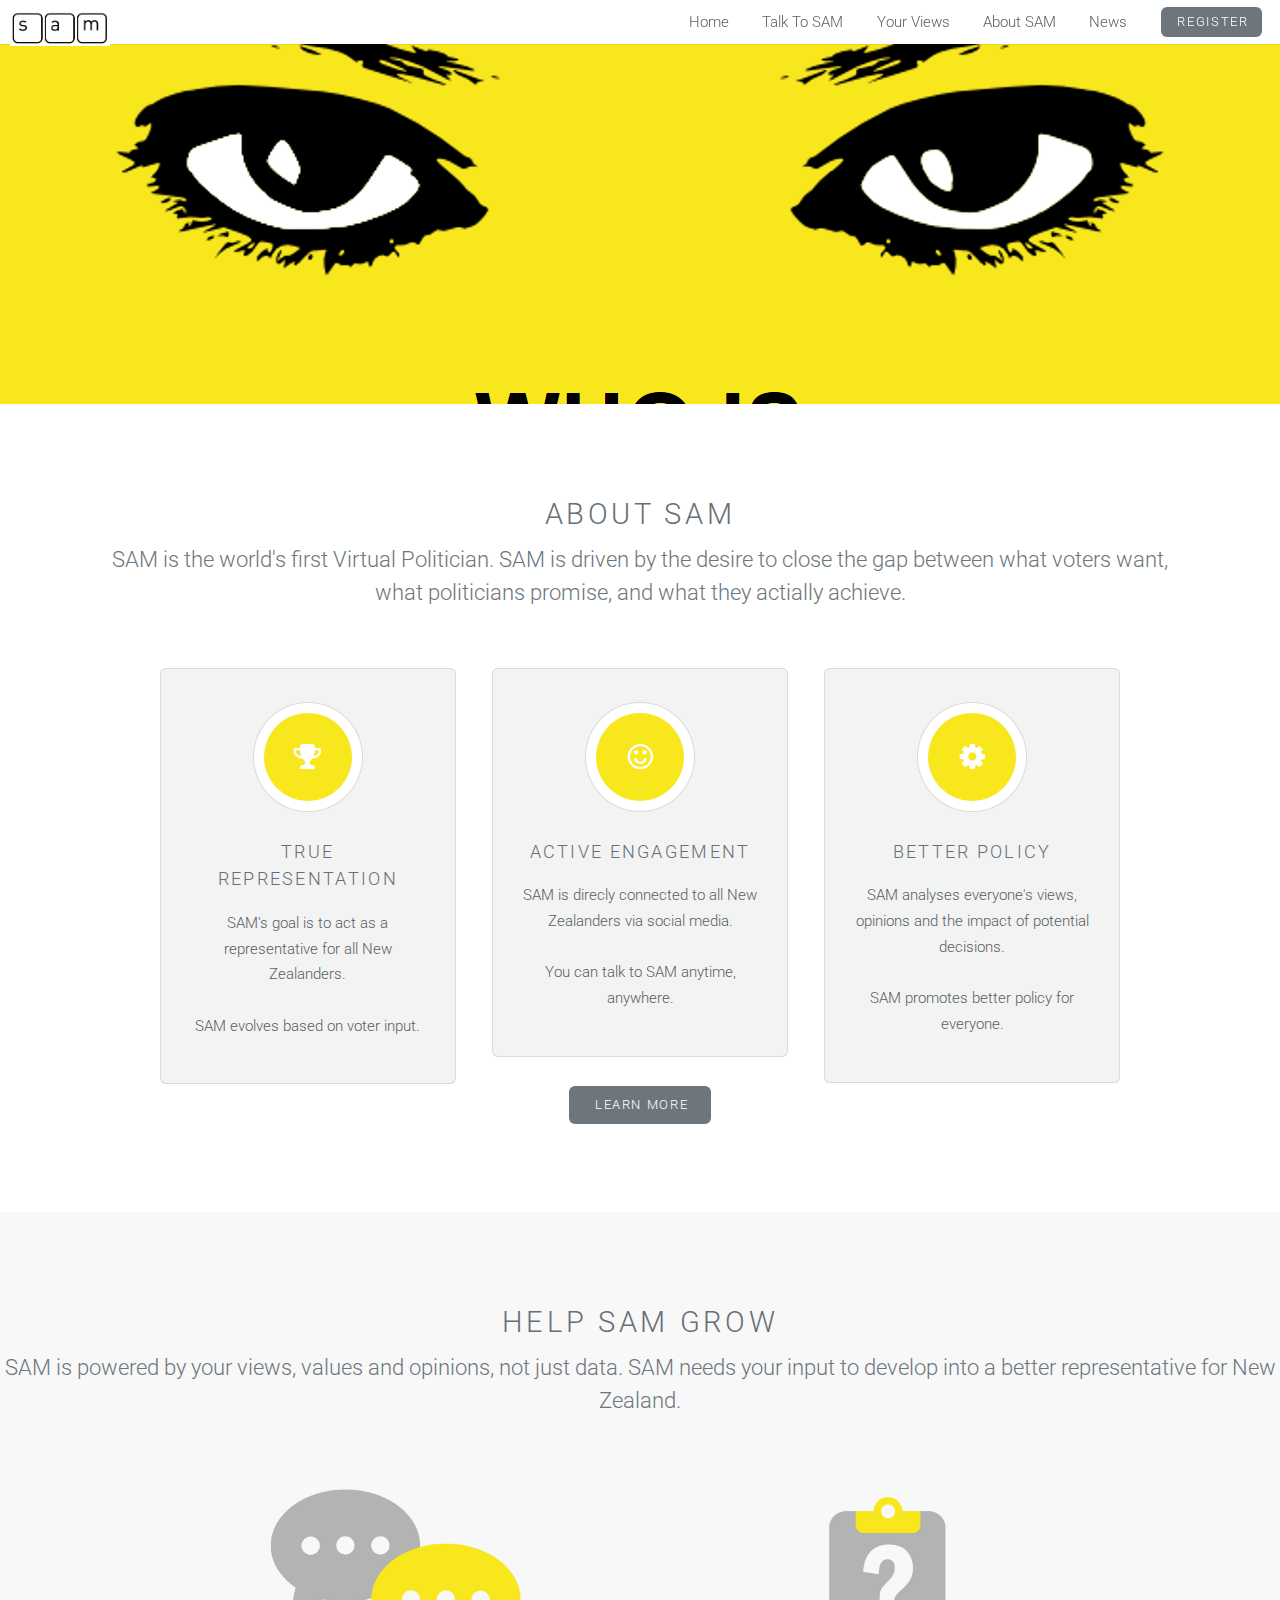
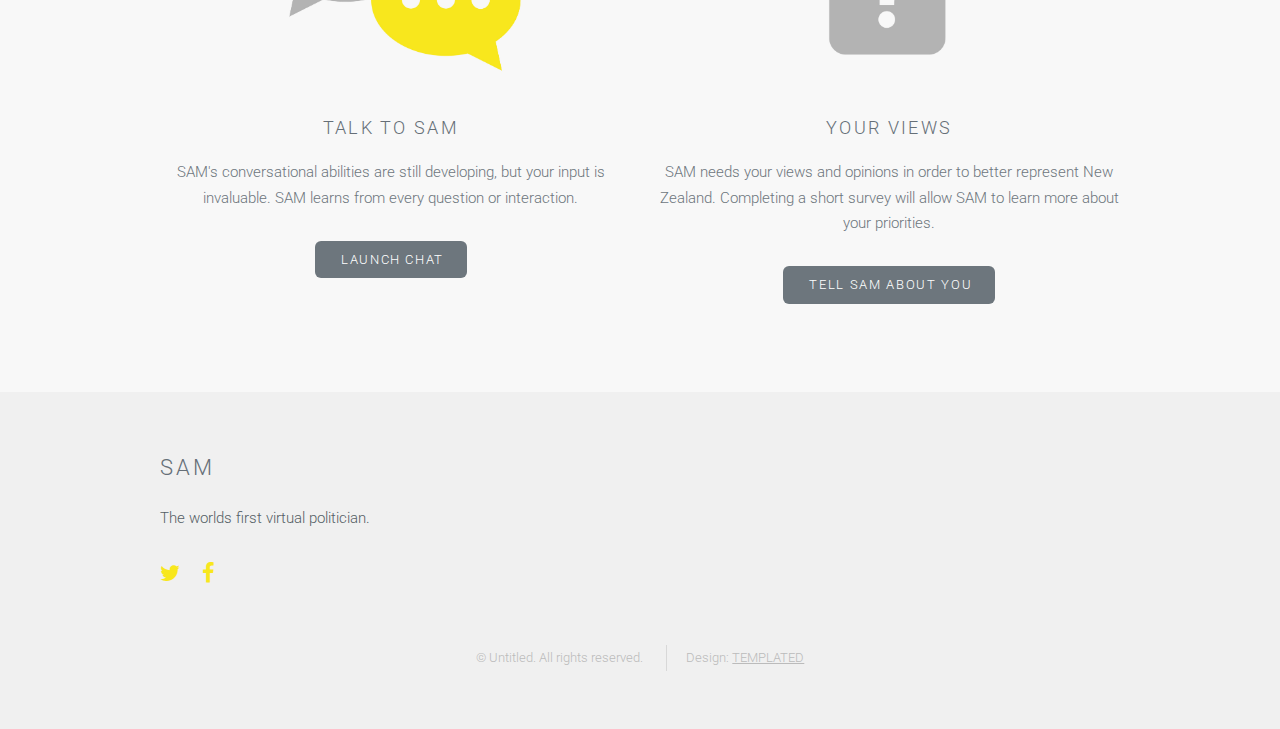
==== commit 312d7df4: "Add files via upload" ====
--- a/index.html
+++ b/index.html
@@ -1,143 +1,160 @@
-<!DOCTYPE html>
-<html lang="en">
-<head>
-
-  <!-- Basic Page Needs
-  –––––––––––––––––––––––––––––––––––––––––––––––––– -->
-  <meta charset="utf-8">
-  <title>SAM - a virtual politician for New Zealand</title>
-  <meta name="description" content="">
-  <meta name="author" content="">
-  <script src="js/script.js"></script>
-
-  <!-- Mobile Specific Metas
-  –––––––––––––––––––––––––––––––––––––––––––––––––– -->
-  <meta name="viewport" content="width=device-width, initial-scale=1">
-
-  <!-- FONT
-  –––––––––––––––––––––––––––––––––––––––––––––––––– -->
-  <!--<link href="//fonts.googleapis.com/css?family=Raleway:400,300,600" rel="stylesheet" type="text/css"> -->
-
-  <!-- CSS
-  –––––––––––––––––––––––––––––––––––––––––––––––––– -->
-  <link rel="stylesheet" href="css/normalize.css">
-  <link rel="stylesheet" href="css/skeleton.css">
-  <link rel="stylesheet" href="css/custom.css">
-
-  <!-- Favicon
-  –––––––––––––––––––––––––––––––––––––––––––––––––– -->
-  <link rel="icon" type="image/png" href="images/sam_favicon.png">
-
-</head>
-<body>
-
-  <!-- Primary Page Layout
-  –––––––––––––––––––––––––––––––––––––––––––––––––– -->
-<header class = "main-header">
-  <a href="#">
-    <img ID="logoimg" src = "images/sam_v3.png" onclick="start()">
-  </a>
-
-  <a href="https://www.facebook.com/politiciansam">
-    <img ID="logoimg" src = "images/facebookIcon.png" style="height:40px; float: right; margin-right: 25px">
-  </a>
-  <a href="https://twitter.com/politician_sam">
-    <img ID="logoimg" src = "images/twitterIcon.png" style="height:40px; float: right">
- </a>
-  <button class="navbutton" type="button" value="Register">Register</button>
-  <button class="navbutton" type="button" value="News">News</button>
-  <button class="navbutton" type="button" value="Policies">Policies</button>
-  <button class="navbutton" type="button" value="Your views">Your views</button>
-  <button class="navbutton" type="button" value="Talk to SAM">Talk to SAM</button>
-
-
-</header>
-
-    <div class="row">
-      <button class="startbutton" id="whoissam" type="button" onclick="intro()" onmouseover="rollover()" onmouseout="mouseaway()">
-        <img src = "images/sameyeslarge.png"/>
-        <p>WHO IS</p>
-        <img ID="whoissamroll" src="images/whoissam1.png"/>
-      </button>
-
-      <button class="superbutton" id="intro1" type="button" onclick="intro()">
-        <img src = "images/sameyeslarge.png"/>
-        <p>Hello <span class="greentext">New Zealand</span>,<br/> I am SAM.<br/>The world's first virtual politician.</p>
-      </button>
-
-      <button class="superbutton" id="intro2" type="button" onclick="intro()">
-        <img src = "images/sameyeslarge.png"/>
-        <p>My goal is to understand and represent</br> <i>your views</i> </br>to achieve the things we all care about.</p>
-      </button>
-
-      <button class="superbutton" id="intro3" type="button" onclick="intro()">
-        <img src = "images/sameyeslarge.png"/>
-        <p>As a virtual politician, I am not limited <br/> by time or space.<br/> You can <i>talk to me</i> any time, any where.</br></p>
-      </button>
-
-      <button class="superbutton" id="intro4" type="button" onclick="intro()">
-        <img src = "images/sameyeslarge.png"/>
-        <p>My memory is infinite, so I will never forget what you </br> tell me. <i>I consider everyone's position </i> without bias <br/> when making decisions.</p>
-      </button>
-
-      <button class="superbutton" id="intro5" type="button" onclick="intro()">
-        <img src = "images/sameyeslarge.png"/>
-        <p><i>I work with both facts and opinions,</i></br> but will never knowingly tell a lie or <br/> misrepresent information.<br/></p>
-      </button>
-
-      <button class="superbutton" id="intro6" type="button" onclick="intro()">
-        <img src = "images/sameyeslarge.png"/>
-        <p>I will change over time,</br> to <i>reflect the issues</i> that the people <br/> of <span class="greentext"> New Zealand </span> care about the most.</p>
-      </button>
-
-      <button class="superbutton" id="intro7" type="button" onclick="intro()">
-        <img src = "images/sameyeslarge.png"/>
-        <p>We might not agree on somethings, but where</br> we don't agree I will try to <i>learn more <br/>about your position</i>, to better represent you.</p>
-      </button>
-
-      <button class="superbuttonFinal" id="introFinal" type="button" onclick="intro()">
-        <img class = "allOfUsResize" src = "images/theFutureIsAllOfUs.png">
-        <p>So let's start the conversation.</p>
-      </button>
-
-
-    </div>
-
-  <div id="containerSqButtons">
-
-    <div class="row">
-      <div class="one-half column">
-        <button class="sqbutton" type="button" onclick="startchat()" onmouseover="rollover()" onmouseout="mouseaway()">
-          <p>Talk to SAM</p>
-        </button>
-      </div>
-
-      <div class="one-half column">
-        <button class="sqbutton" type="button" onclick="survey()" onmouseover="rollover()" onmouseout="mouseaway()">
-          <p>Your views</p>
-        </button>
-      </div>
-    </div>
-
-    <div class="row">
-      <div class="one-half column">
-        <button class="sqbutton" type="button" onclick="policies()" onmouseover="rollover()" onmouseout="mouseaway()">
-          <p>Policies</p>
-        </button>
-      </div>
-
-      <div class="one-half column">
-        <button class="sqbutton" type="button" onclick="news()" onmouseover="rollover()" onmouseout="mouseaway()">
-          <p>News</p>
-        </button>
-      </div>
-    </div>
-
-  </div>
-  <footer class="footer">
-    <button class="footerbutton" onclick="skipIntro()">skip intro</button>
-  </footer>
-<!-- End Document
-  –––––––––––––––––––––––––––––––––––––––––––––––––– -->
-</body>
-</html>
+<!DOCTYPE HTML>
+<!--
+	Ion by TEMPLATED
+	templated.co @templatedco
+	Released for free under the Creative Commons Attribution 3.0 license (templated.co/license)
+-->
+<html>
+	<head>
+		<title>SAM - a virtual politician for New Zealand</title>
+		<meta http-equiv="content-type" content="text/html; charset=utf-8" />
+		<meta name="description" content="" />
+		<meta name="keywords" content="" />
+		<!--[if lte IE 8]><script src="js/html5shiv.js"></script><![endif]-->
+		<script src="js/jquery.min.js"></script>
+		<script src="js/skel.min.js"></script>
+		<script src="js/skel-layers.min.js"></script>
+		<script src="js/init.js"></script>
+		<noscript>
+			<link rel="stylesheet" href="css/skel.css" />
+			<link rel="stylesheet" href="css/style.css" />
+			<link rel="stylesheet" href="css/style-xlarge.css" />
+		</noscript>
+	</head>
+	<body id="top">
+
+		<!-- Header -->
+			<header id="header" class="skel-layers-fixed">
+				<a href="#"><img src="images/sam_v2.png" alt="" style="width:100px; margin-left: 10px; margin-top: 8px"></a>
+				<nav id="nav">
+					<ul>
+						<li><a href="index.html">Home</a></li>
+						<li><a href="chatToSam.html#main">Talk To SAM</a></li>
+						<li><a href="yourViews.html#main">Your Views</a></li>
+						<li><a href="aboutSam.html#main">About SAM</a></li>
+						<li><a href="">News</a></li>
+						<li><a href="#" class="button special">Register</a></li>
+					</ul>
+				</nav>
+			</header>
+
+		<!-- Banner -->
+			<section id="banner">
+				<div class="inner">
+					<h2 style="font-size: 300%;"> </h2>
+				</div> 	
+			</section>
+			
+		
+
+		<!-- One -->
+			<section id="one" class="wrapper style1">
+				<header class="major">
+					<h2>About SAM</h2>
+					<p>SAM is the world's first Virtual Politician. SAM is driven by the desire to close the gap between what voters want, <br> what politicians promise, and what they actially achieve.</p>
+				</header>
+				<div class="container">
+					<div class="row">
+						<div class="4u">
+							<section class="special box">
+								<i class="icon fa fa-trophy major"></i>
+								<h3>True representation</h3>
+								<p>SAM's goal is to act as a representative for all New Zealanders.
+									<br>
+									<br>SAM evolves based on voter input.
+									<br>
+							  </p>
+							</section>
+						</div>
+						<div class="4u">
+							<section class="special box"><em class="icon fa-smile-o major"></em>
+							  <h3>Active engagement</h3>
+								<p>SAM is direcly connected to all New Zealanders via social media. 
+									<br>
+									<br>You can talk to SAM anytime, anywhere.
+									<br>
+								</p>
+								
+							</section>
+							<section class ="special boxButton">
+							<ul class="actions">
+									<li><a href="aboutSam.html#main" class="special button">Learn More</a></li>
+							</ul>
+							</section>
+						</div>
+						<div class="4u">
+							<section class="special box">
+								<i class="icon fa-cog major"></i>
+								<h3>Better policy</h3>
+								<p>SAM analyses everyone's views, opinions and the impact of potential decisions.
+									<br>
+									<br>SAM promotes better policy for everyone.
+							  </p>
+							</section>
+						</div>
+						
+					</div>
+				</div>
+			</section>
+			
+			
+			
+		<!-- Two -->
+			<section id="two" class="wrapper style2">
+				<header class="major">
+					<h2>Help SAM Grow</h2>
+					<p>SAM is powered by your views, values and opinions, not just data.  SAM needs your input to develop into a better representative for New Zealand.</p>
+				</header>
+				<div class="container">
+					<div class="row">
+						<div class="6u">
+							<section class="special">
+								<a href="chatToSam.html#main" class="image fit"><img src="images/chat-01.jpg" alt="" /></a>
+								<h3>Talk To Sam</h3>
+								<p>SAM's conversational abilities are still developing, but your input is invaluable. SAM learns from every question or interaction.</p>
+								<ul class="actions">
+									<li><a href="chatToSam.html#main" class="special button">Launch Chat</a></li>
+								</ul>
+							</section>
+						</div>
+						<div class="6u">
+							<section class="special">
+								<a href="yourViews.html#main" class="image fit"><img src="images/your views-02-02.jpg" alt="" /></a>
+								<h3>Your Views</h3>
+								<p>SAM needs your views and opinions in order to better represent New Zealand. Completing a short survey will allow SAM to learn more about your priorities.</p>
+								<ul class="actions">
+									<li><a href="yourViews.html#main" class="special button">Tell SAM about you</a></li>
+								</ul>
+							</section>
+						</div>
+					</div>
+				</div>
+			</section>
+
+		<!-- Three -->
+						
+			
+		<!-- Footer -->
+			<footer id="footer">
+				<div class="container">
+					<div class="row double">
+						
+						<div class="6u">
+							<h2>Sam</h2>
+							<p>The worlds first virtual politician.</p>
+							<ul class="icons">
+								<li><a href="https://twitter.com/politician_sam" class="icon fa-twitter"><span class="label">Twitter</span></a></li>
+								<li><a href="https://www.facebook.com/politiciansam/" class="icon fa-facebook"><span class="label">Facebook</span></a></li>
+							</ul>
+						</div>
+					</div>
+					<ul class="copyright">
+						<li>&copy; Untitled. All rights reserved.</li>
+						<li>Design: <a href="http://templated.co">TEMPLATED</a></li>
+					
+					</ul>
+				</div>
+			</footer>
+
+	</body>
+</html>--- a/css/skel.css
+++ b/css/skel.css
@@ -0,0 +1,222 @@
+/* Resets (http://meyerweb.com/eric/tools/css/reset/ | v2.0 | 20110126 | License: none (public domain)) */
+
+	html,body,div,span,applet,object,iframe,h1,h2,h3,h4,h5,h6,p,blockquote,pre,a,abbr,acronym,address,big,cite,code,del,dfn,em,img,ins,kbd,q,s,samp,small,strike,strong,sub,sup,tt,var,b,u,i,center,dl,dt,dd,ol,ul,li,fieldset,form,label,legend,table,caption,tbody,tfoot,thead,tr,th,td,article,aside,canvas,details,embed,figure,figcaption,footer,header,hgroup,menu,nav,output,ruby,section,summary,time,mark,audio,video{margin:0;padding:0;border:0;font-size:100%;font:inherit;vertical-align:baseline;}article,aside,details,figcaption,figure,footer,header,hgroup,menu,nav,section{display:block;}body{line-height:1;}ol,ul{list-style:none;}blockquote,q{quotes:none;}blockquote:before,blockquote:after,q:before,q:after{content:'';content:none;}table{border-collapse:collapse;border-spacing:0;}body{-webkit-text-size-adjust:none}
+
+/* Box Model */
+
+	*, *:before, *:after {
+		-moz-box-sizing: border-box;
+		-webkit-box-sizing: border-box;
+		box-sizing: border-box;
+	}
+
+/* Container */
+
+	body {
+		/* min-width: (containers) */
+		min-width: 1200px;
+	}
+
+	.container {
+		margin-left: auto;
+		margin-right: auto;
+		
+		/* width: (containers) */
+		width: 1200px;
+	}
+
+	/* Modifiers */
+	
+		.container.small {
+			/* width: (containers) * 0.75; */
+			width: 900px;
+		}
+
+		.container.big {
+			width: 100%;
+
+			/* max-width: (containers) * 1.25; */
+			max-width: 1500px;
+
+			/* min-width: (containers); */
+			min-width: 1200px;
+		}
+
+/* Grid */
+
+	.\31 2u { width: 100% }
+	.\31 1u { width: 91.6666666667% }
+	.\31 0u { width: 83.3333333333% }
+	.\39 u { width: 75% }
+	.\38 u { width: 66.6666666667% }
+	.\37 u { width: 58.3333333333% }
+	.\36 u { width: 50% }
+	.\35 u { width: 41.6666666667% }
+	.\34 u { width: 33.3333333333% }
+	.\33 u { width: 25% }
+	.\32 u { width: 16.6666666667% }
+	.\31 u { width: 8.3333333333% }
+	.\-11u { margin-left: 91.6666666667% }
+	.\-10u { margin-left: 83.3333333333% }
+	.\-9u { margin-left: 75% }
+	.\-8u { margin-left: 66.6666666667% }
+	.\-7u { margin-left: 58.3333333333% }
+	.\-6u { margin-left: 50% }
+	.\-5u { margin-left: 41.6666666667% }
+	.\-4u { margin-left: 33.3333333333% }
+	.\-3u { margin-left: 25% }
+	.\-2u { margin-left: 16.6666666667% }
+	.\-1u { margin-left: 8.3333333333% }
+
+	/* Rows */
+
+		.row > * {
+			float: left;
+		}
+
+		.row:after {
+			content: '';
+			display: block;
+			clear: both;
+			height: 0;
+		}
+
+		.row:first-child > * {
+			padding-top: 0 !important;
+		}
+
+		.row.uniform > * > :first-child {
+			margin-top: 0;
+		}
+
+		.row.uniform > * > :last-child {
+			margin-bottom: 0;
+		}
+
+		/* Normal */
+
+			.row > * {
+				/* padding-left: (gutters.vertical) */
+				padding-left: 4em;
+			}
+
+			.row + .row > * {
+				/* padding: (gutters.horizontal) 0 0 (gutters.vertical) */
+				padding: 0 0 0 4em;
+			}
+
+			.row {
+				/* margin-left: -(gutters.vertical) */
+				margin-left: -4em;
+			}
+
+			.row + .row.uniform > * {
+				/* padding: (gutters.vertical) 0 0 (gutters.vertical) */
+				padding: 4em 0 0 4em;
+			}
+
+		/* Flush */
+
+			.row.flush > * {
+				padding-left: 0;
+			}
+
+			.row + .row.flush > * {
+				padding: 0;
+			}
+
+			.row.flush {
+				margin-left: 0;
+			}
+
+			.row + .row.uniform.flush > * {
+				padding: 0;
+			}
+
+		/* Quarter */
+
+			.row.quarter > * {
+				/* padding-left: (gutters.vertical * 0.25) */
+				padding-left: 1em;
+			}
+
+			.row + .row.quarter > * {
+				/* padding: (gutters.horizontal * 0.25) 0 0 (gutters.vertical * 0.25) */
+				padding: 0 0 0 1em;
+			}
+
+			.row.quarter {
+				/* margin-left: -(gutters.vertical * 0.25) */
+				margin-left: -1em;
+			}
+
+			.row + .row.uniform.quarter > * {
+				/* padding: (gutters.vertical * 0.25) 0 0 (gutters.vertical * 0.25) */
+				padding: 1em 0 0 1em;
+			}
+
+		/* Half */
+
+			.row.half > * {
+				/* padding-left: (gutters.vertical * 0.5) */
+				padding-left: 2em;
+			}
+
+			.row + .row.half > * {
+				/* padding: (gutters.horizontal * 0.5) 0 0 (gutters.vertical * 0.5) */
+				padding: 0 0 0 2em;
+			}
+
+			.row.half {
+				/* margin-left: -(gutters.vertical * 0.5) */
+				margin-left: -2em;
+			}
+
+			.row + .row.uniform.half > * {
+				/* padding: (gutters.vertical * 0.5) 0 0 (gutters.vertical * 0.5) */
+				padding: 2em 0 0 2em;
+			}
+
+		/* One and (a) Half */
+
+			.row.oneandhalf > * {
+				/* padding-left: (gutters.vertical * 1.5) */
+				padding-left: 6em;
+			}
+
+			.row + .row.oneandhalf > * {
+				/* padding: (gutters.horizontal * 1.5) 0 0 (gutters.vertical * 1.5) */
+				padding: 0 0 0 6em;
+			}
+
+			.row.oneandhalf {
+				/* margin-left: -(gutters.vertical * 1.5) */
+				margin-left: -6em;
+			}
+
+			.row + .row.uniform.oneandhalf > * {
+				/* padding: (gutters.vertical * 1.5) 0 0 (gutters.vertical * 1.5) */
+				padding: 6em 0 0 6em;
+			}
+
+		/* Double */
+
+			.row.double > * {
+				/* padding-left: (gutters.vertical * 2) */
+				padding-left: 8em;
+			}
+
+			.row + .row.double > * {
+				/* padding: (gutters.horizontal * 2) 0 0 (gutters.vertical * 2) */
+				padding: 0 0 0 8em;
+			}
+
+			.row.double {
+				/* margin-left: -(gutters.vertical * 2) */
+				margin-left: -8em;
+			}
+
+			.row + .row.uniform.double > * {
+				/* padding: (gutters.vertical * 2) 0 0 (gutters.vertical * 2) */
+				padding: 8em 0 0 8em;
+			}--- a/css/style.css
+++ b/css/style.css
@@ -0,0 +1,1046 @@
+@charset "UTF-8";
+@import url(font-awesome.min.css);
+@import url("http://fonts.googleapis.com/css?family=Roboto:500,300");
+
+/*
+	Ion by TEMPLATED
+	templated.co @templatedco
+	Released for free under the Creative Commons Attribution 3.0 license (templated.co/license)
+*/
+
+/* Basic */
+
+	body {
+		background: #fff;
+	}
+
+	body, input, select, textarea {
+		color: #555f66;
+		font-family: "Roboto", Helvetica, sans-serif;
+		font-size: 14pt;
+		font-weight: 300;
+		line-height: 1.75em;
+	}
+
+	a {
+		color: #629DD1;
+		text-decoration: underline;
+	}
+
+		a:hover {
+			text-decoration: none;
+		}
+
+	strong, b {
+		color: #666f77;
+		font-weight: 500;
+	}
+
+	em, i {
+		font-style: italic;
+	}
+
+	p {
+		margin: 0 0 2em 0;
+	}
+
+	h1, h2, h3, h4, h5, h6 {
+		color: #666f77;
+		font-weight: 300;
+		line-height: 1em;
+		margin: 0 0 1em 0;
+		text-transform: uppercase;
+		letter-spacing: 0.125em;
+	}
+
+		h1 a, h2 a, h3 a, h4 a, h5 a, h6 a {
+			color: inherit;
+			text-decoration: none;
+		}
+
+	h2 {
+		font-size: 1.5em;
+		line-height: 1.5em;
+	}
+
+	h3 {
+		font-size: 1.25em;
+		line-height: 1.5em;
+	}
+
+	h4 {
+		font-size: 1em;
+		line-height: 1.5em;
+	}
+
+	h5 {
+		font-size: 0.9em;
+		line-height: 1.5em;
+	}
+
+	h6 {
+		font-size: 0.7em;
+		line-height: 1.5em;
+	}
+
+	sub {
+		font-size: 0.8em;
+		position: relative;
+		top: 0.5em;
+	}
+
+	sup {
+		font-size: 0.8em;
+		position: relative;
+		top: -0.5em;
+	}
+
+	hr {
+		border: 0;
+		border-bottom: solid 1px rgba(144, 144, 144, 0.25);
+		margin: 3em 0;
+	}
+
+		hr.major {
+			margin: 2em 0 5em 0;
+		}
+
+	blockquote {
+		border-left: solid 4px rgba(144, 144, 144, 0.25);
+		font-style: italic;
+		margin: 0 0 2em 0;
+		padding: 0.5em 0 0.5em 2em;
+	}
+
+	code {
+		background: rgba(144, 144, 144, 0.075);
+		border-radius: 6px;
+		border: solid 1px rgba(144, 144, 144, 0.25);
+		font-family: "Courier New", monospace;
+		font-size: 0.9em;
+		margin: 0 0.25em;
+		padding: 0.25em 0.65em;
+	}
+
+	pre {
+		-webkit-overflow-scrolling: touch;
+		font-family: "Courier New", monospace;
+		font-size: 0.9em;
+		margin: 0 0 2em 0;
+		overflow-x: auto;
+	}
+
+		pre code {
+			display: block;
+			line-height: 1.75em;
+			padding: 1em 1.5em;
+		}
+
+	.align-left {
+		text-align: left;
+	}
+
+	.align-center {
+		text-align: center;
+	}
+
+	.align-right {
+		text-align: right;
+	}
+
+/* Section/Article */
+
+	section.special, article.special {
+		text-align: center;
+	}
+
+	header p {
+		color: #6d767d;
+		position: relative;
+		margin: 0 0 1.5em 0;
+	}
+
+	header h2 + p {
+		font-size: 1.25em;
+		margin-top: -1em;
+		line-height: 1.5em;
+	}
+
+	header h3 + p {
+		font-size: 1.1em;
+		margin-top: -0.85em;
+		line-height: 1.5em;
+	}
+
+	header h4 + p,
+	header h5 + p,
+	header h6 + p {
+		font-size: 0.9em;
+		margin-top: -0.75em;
+		line-height: 1.5em;
+	}
+
+	header.major {
+		text-align: center;
+		margin: 0 0 4em 0;
+	}
+
+		header.major h2 {
+			font-size: 2em;
+		}
+
+		header.major h2 + p {
+			font-size: 1.5em;
+			margin: -1em 0 2em 0;
+		}
+
+/* Form */
+
+	form {
+		margin: 0 0 2em 0;
+	}
+
+	label {
+		color: #666f77;
+		display: block;
+		font-size: 0.9em;
+		font-weight: 500;
+		margin: 0 0 1em 0;
+	}
+
+	input[type="text"],
+	input[type="password"],
+	input[type="email"],
+	select,
+	textarea {
+		-moz-appearance: none;
+		-webkit-appearance: none;
+		-o-appearance: none;
+		-ms-appearance: none;
+		appearance: none;
+		background: rgba(144, 144, 144, 0.075);
+		border-radius: 6px;
+		border: none;
+		border: solid 1px rgba(144, 144, 144, 0.25);
+		color: inherit;
+		display: block;
+		outline: 0;
+		padding: 0 1em;
+		text-decoration: none;
+		width: 100%;
+	}
+
+		input[type="text"]:invalid,
+		input[type="password"]:invalid,
+		input[type="email"]:invalid,
+		select:invalid,
+		textarea:invalid {
+			box-shadow: none;
+		}
+
+		input[type="text"]:focus,
+		input[type="password"]:focus,
+		input[type="email"]:focus,
+		select:focus,
+		textarea:focus {
+			border-color: #629DD1;
+			box-shadow: 0 0 0 1px #629DD1;
+		}
+
+	.select-wrapper {
+		text-decoration: none;
+		display: block;
+		position: relative;
+	}
+
+
+		.select-wrapper:before {
+			content: "";
+			-moz-osx-font-smoothing: grayscale;
+			-webkit-font-smoothing: antialiased;
+			font-family: FontAwesome;
+			font-style: normal;
+			font-weight: normal;
+			text-transform: none !important;
+		}
+
+		.select-wrapper:before {
+			color: rgba(144, 144, 144, 0.25);
+			display: block;
+			height: 2.75em;
+			line-height: 2.75em;
+			pointer-events: none;
+			position: absolute;
+			right: 0;
+			text-align: center;
+			top: 0;
+			width: 2.75em;
+		}
+
+		.select-wrapper select::-ms-expand {
+			display: none;
+		}
+
+	input[type="text"],
+	input[type="password"],
+	input[type="email"],
+	select {
+		height: 2.75em;
+	}
+
+	textarea {
+		padding: 0.75em 1em;
+	}
+
+	input[type="checkbox"],
+	input[type="radio"] {
+		-moz-appearance: none;
+		-webkit-appearance: none;
+		-o-appearance: none;
+		-ms-appearance: none;
+		appearance: none;
+		display: block;
+		float: left;
+		margin-right: -2em;
+		opacity: 0;
+		width: 1em;
+		z-index: -1;
+	}
+
+		input[type="checkbox"] + label,
+		input[type="radio"] + label {
+			text-decoration: none;
+			color: #555f66;
+			cursor: pointer;
+			display: inline-block;
+			font-size: 1em;
+			font-weight: 300;
+			padding-left: 2.4em;
+			padding-right: 0.75em;
+			position: relative;
+		}
+
+			input[type="checkbox"] + label:before,
+			input[type="radio"] + label:before {
+				-moz-osx-font-smoothing: grayscale;
+				-webkit-font-smoothing: antialiased;
+				font-family: FontAwesome;
+				font-style: normal;
+				font-weight: normal;
+				text-transform: none !important;
+			}
+
+			input[type="checkbox"] + label:before,
+			input[type="radio"] + label:before {
+				background: rgba(144, 144, 144, 0.075);
+				border-radius: 6px;
+				border: solid 1px rgba(144, 144, 144, 0.25);
+				content: '';
+				display: inline-block;
+				height: 1.65em;
+				left: 0;
+				line-height: 1.58125em;
+				position: absolute;
+				text-align: center;
+				top: 0;
+				width: 1.65em;
+			}
+
+		input[type="checkbox"]:checked + label:before,
+		input[type="radio"]:checked + label:before {
+			background: #192024;
+			border-color: #192024;
+			color: #ffffff;
+			content: '\f00c';
+		}
+
+		input[type="checkbox"]:focus + label:before,
+		input[type="radio"]:focus + label:before {
+			border-color: #629DD1;
+			box-shadow: 0 0 0 1px #629DD1;
+		}
+
+	input[type="checkbox"] + label:before {
+		border-radius: 6px;
+	}
+
+	input[type="radio"] + label:before {
+		border-radius: 100%;
+	}
+
+	::-webkit-input-placeholder {
+		color: #bbb !important;
+		opacity: 1.0;
+	}
+
+	:-moz-placeholder {
+		color: #bbb !important;
+		opacity: 1.0;
+	}
+
+	::-moz-placeholder {
+		color: #bbb !important;
+		opacity: 1.0;
+	}
+
+	:-ms-input-placeholder {
+		color: #bbb !important;
+		opacity: 1.0;
+	}
+
+	.formerize-placeholder {
+		color: #bbb !important;
+		opacity: 1.0;
+	}
+
+/* Box */
+
+	.box {
+		background: #F3F3F3;
+		border-radius: 6px;
+		border: solid 1px rgba(144, 144, 144, 0.25);
+		margin-bottom: 2em;
+		padding: 3em 2em;
+		
+	}
+	
+
+				
+	.boxButton{
+		margin: auto;
+		background: white;
+		
+	}
+
+		.box > :last-child,
+		.box > :last-child > :last-child,
+		.box > :last-child > :last-child > :last-child {
+			margin-bottom: 0;
+		}
+
+		.box.alt {
+			border: 0;
+			border-radius: 0;
+			padding: 0;
+		}
+
+/* Icon */
+
+	.icon {
+		text-decoration: none;
+		border-bottom: none;
+		position: relative;
+	}
+
+		.icon:before {
+			-moz-osx-font-smoothing: grayscale;
+			-webkit-font-smoothing: antialiased;
+			font-family: FontAwesome;
+			font-style: normal;
+			font-weight: normal;
+			text-transform: none !important;
+		}
+
+		.icon > .label {
+			display: none;
+		}
+
+		.icon.major {
+			display: inline-block;
+			margin: 0 0 1.25em 0;
+			color: #ffffff;
+			background: #f8e71c;
+			width: 3em;
+			height: 3em;
+			font-size: 2em;
+			text-align: center;
+			line-height: 3em;
+			border-radius: 100%;
+			box-shadow: 0 0 0 10px #fff, 0 0 0 11px rgba(144, 144, 144, 0.25);
+		}
+
+/* Image */
+
+	.image {
+		border-radius: 6px;
+		border: 0;
+		display: inline-block;
+		position: relative;
+	}
+
+		.image img {
+			border-radius: 6px;
+			display: block;
+		}
+
+		.image.left {
+			float: left;
+			padding: 0 1.5em 1em 0;
+			top: 0.25em;
+		}
+
+		.image.right {
+			float: right;
+			padding: 0 0 1em 1.5em;
+			top: 0.25em;
+		}
+
+		.image.fit {
+			display: block;
+			margin: 0 0 2em 0;
+			width: 100%;
+		}
+
+			.image.fit img {
+				display: block;
+				width: 100%;
+			}
+
+/* List */
+
+	ol {
+		list-style: decimal;
+		margin: 0 0 2em 0;
+		padding-left: 1.25em;
+	}
+
+		ol li {
+			padding-left: 0.25em;
+		}
+
+	ul {
+		list-style: disc;
+		margin: 0 0 2em 0;
+		padding-left: 1em;
+	}
+
+		ul li {
+			padding-left: 0.5em;
+		}
+
+		ul.alt {
+			list-style: none;
+			padding-left: 0;
+		}
+
+			ul.alt li {
+				border-top: solid 1px rgba(144, 144, 144, 0.25);
+				padding: 0.5em 0;
+			}
+
+				ul.alt li:first-child {
+					border-top: 0;
+					padding-top: 0;
+				}
+
+		ul.icons {
+			cursor: default;
+			list-style: none;
+			padding-left: 0;
+		}
+
+			ul.icons li {
+				display: inline-block;
+				padding: 0 1.25em 0 0;
+			}
+
+				ul.icons li:last-child {
+					padding-right: 0;
+				}
+
+				ul.icons li .icon:before {
+					font-size: 1.5em;
+				}
+
+		ul.actions {
+			cursor: default;
+			list-style: none;
+			padding-left: 0;
+		}
+
+			ul.actions li {
+				display: inline-block;
+				padding: 0 1em 0 0;
+				vertical-align: middle;
+			}
+
+				ul.actions li:last-child {
+					padding-right: 0;
+				}
+
+			ul.actions.small li {
+				padding: 0 0.5em 0 0;
+			}
+
+			ul.actions.vertical li {
+				display: block;
+				padding: 1em 0 0 0;
+			}
+
+				ul.actions.vertical li:first-child {
+					padding-top: 0;
+				}
+
+				ul.actions.vertical li > * {
+					margin-bottom: 0;
+				}
+
+			ul.actions.vertical.small li {
+				padding: 0.5em 0 0 0;
+			}
+
+				ul.actions.vertical.small li:first-child {
+					padding-top: 0;
+				}
+
+			ul.actions.fit {
+				display: table;
+				margin-left: -1em;
+				padding: 0;
+				table-layout: fixed;
+				width: calc(100% + 1em);
+			}
+
+				ul.actions.fit li {
+					display: table-cell;
+					padding: 0 0 0 1em;
+				}
+
+					ul.actions.fit li > * {
+						margin-bottom: 0;
+					}
+
+				ul.actions.fit.small {
+					margin-left: -0.5em;
+					width: calc(100% + 0.5em);
+				}
+
+					ul.actions.fit.small li {
+						padding: 0 0 0 0.5em;
+					}
+
+	dl {
+		margin: 0 0 2em 0;
+	}
+
+/* Table */
+
+	.table-wrapper {
+		-webkit-overflow-scrolling: touch;
+		overflow-x: auto;
+	}
+
+	table {
+		margin: 0 0 2em 0;
+		width: 100%;
+	}
+
+		table tbody tr {
+			border: solid 1px rgba(144, 144, 144, 0.25);
+			border-left: 0;
+			border-right: 0;
+		}
+
+			table tbody tr:nth-child(2n + 1) {
+				background-color: rgba(144, 144, 144, 0.075);
+			}
+
+		table td {
+			padding: 0.75em 0.75em;
+		}
+
+		table th {
+			color: #666f77;
+			font-size: 0.9em;
+			font-weight: 500;
+			padding: 0 0.75em 0.75em 0.75em;
+			text-align: left;
+		}
+
+		table thead {
+			border-bottom: solid 2px rgba(144, 144, 144, 0.25);
+		}
+
+		table tfoot {
+			border-top: solid 2px rgba(144, 144, 144, 0.25);
+		}
+
+		table.alt {
+			border-collapse: separate;
+		}
+
+			table.alt tbody tr td {
+				border: solid 1px rgba(144, 144, 144, 0.25);
+				border-left-width: 0;
+				border-top-width: 0;
+			}
+
+				table.alt tbody tr td:first-child {
+					border-left-width: 1px;
+				}
+
+			table.alt tbody tr:first-child td {
+				border-top-width: 1px;
+			}
+
+			table.alt thead {
+				border-bottom: 0;
+			}
+
+			table.alt tfoot {
+				border-top: 0;
+			}
+
+/* Button */
+
+	input[type="submit"],
+	input[type="reset"],
+	input[type="button"],
+	.button {
+		-moz-appearance: none;
+		-webkit-appearance: none;
+		-o-appearance: none;
+		-ms-appearance: none;
+		appearance: none;
+		-moz-transition: background-color 0.2s ease-in-out, color 0.2s ease-in-out;
+		-webkit-transition: background-color 0.2s ease-in-out, color 0.2s ease-in-out;
+		-o-transition: background-color 0.2s ease-in-out, color 0.2s ease-in-out;
+		-ms-transition: background-color 0.2s ease-in-out, color 0.2s ease-in-out;
+		transition: background-color 0.2s ease-in-out, color 0.2s ease-in-out;
+		background-color: #192024;
+		border-radius: 6px;
+		border: 0;
+		color: #ffffff !important;
+		cursor: pointer;
+		display: inline-block;
+		font-weight: 300;
+		text-transform: uppercase;
+		letter-spacing: 0.125em;
+		font-size: 0.9em;
+		height: 2.85em;
+		line-height: 2.85em;
+		padding: 0 1.75em;
+		text-align: center;
+		text-decoration: none;
+		white-space: nowrap;
+		text-indent: 0.25em;
+	}
+
+		input[type="submit"]:hover,
+		input[type="reset"]:hover,
+		input[type="button"]:hover,
+		.button:hover {
+			background-color: #232d33;
+		}
+
+		input[type="submit"]:active,
+		input[type="reset"]:active,
+		input[type="button"]:active,
+		.button:active {
+			background-color: #0f1315;
+		}
+
+		input[type="submit"].icon,
+		input[type="reset"].icon,
+		input[type="button"].icon,
+		.button.icon {
+			padding-left: 1.35em;
+		}
+
+			input[type="submit"].icon:before,
+			input[type="reset"].icon:before,
+			input[type="button"].icon:before,
+			.button.icon:before {
+				margin-right: 0.5em;
+			}
+
+		input[type="submit"].fit,
+		input[type="reset"].fit,
+		input[type="button"].fit,
+		.button.fit {
+			display: block;
+			margin: 0 0 1em 0;
+			width: 100%;
+		}
+
+		input[type="submit"].small,
+		input[type="reset"].small,
+		input[type="button"].small,
+		.button.small {
+			font-size: 0.7em;
+		}
+
+		input[type="submit"].big,
+		input[type="reset"].big,
+		input[type="button"].big,
+		.button.big {
+			font-size: 1.2em;
+			height: 2.65em;
+			line-height: 2.65em;
+		}
+
+		input[type="submit"].alt,
+		input[type="reset"].alt,
+		input[type="button"].alt,
+		.button.alt {
+			background-color: transparent;
+			box-shadow: inset 0 0 0 1px rgba(144, 144, 144, 0.25);
+			color: #F8e71c !important;
+		}
+
+			input[type="submit"].alt:hover,
+			input[type="reset"].alt:hover,
+			input[type="button"].alt:hover,
+			.button.alt:hover {
+				background-color: rgba(144, 144, 144, 0.075);
+			}
+
+			input[type="submit"].alt:active,
+			input[type="reset"].alt:active,
+			input[type="button"].alt:active,
+			.button.alt:active {
+				background-color: rgba(144, 144, 144, 0.2);
+			}
+
+			input[type="submit"].alt.icon:before,
+			input[type="reset"].alt.icon:before,
+			input[type="button"].alt.icon:before,
+			.button.alt.icon:before {
+				color: #bbb;
+			}
+
+		input[type="submit"].special,
+		input[type="reset"].special,
+		input[type="button"].special,
+		.button.special {
+			background-color: #6d767d;
+			color: #ffffff !important;
+		}
+
+			input[type="submit"].special:hover,
+			input[type="reset"].special:hover,
+			input[type="button"].special:hover,
+			.button.special:hover {
+				background-color: #daca07;
+				
+			}
+
+			input[type="submit"].special:active,
+			input[type="reset"].special:active,
+			input[type="button"].special:active,
+			.button.special:active {
+				background-color: #daca07;
+				
+			}
+
+		input[type="submit"].disabled, input[type="submit"]:disabled,
+		input[type="reset"].disabled,
+		input[type="reset"]:disabled,
+		input[type="button"].disabled,
+		input[type="button"]:disabled,
+		.button.disabled,
+		.button:disabled {
+			background-color: #555f66 !important;
+			box-shadow: inset 0 -0.15em 0 0 rgba(0, 0, 0, 0.15);
+			color: #fff !important;
+			cursor: default;
+			opacity: 0.25;
+		}
+
+/* Wrapper */
+
+	.wrapper {
+		padding: 6em 0 4em 0;
+	}
+
+		.wrapper.style1 {
+			background: #fff;
+			color: #555f66;
+		}
+
+		.wrapper.style2 {
+			background: #f8f8f8;
+			color: #6d767d;
+		}
+
+			.wrapper.style2 h2, .wrapper.style2 h3, .wrapper.style2 h4, .wrapper.style2 h5, .wrapper.style2 h6 {
+				color: #666f77;
+			}
+
+			.wrapper.style2 header p {
+				color: #6d767d
+			}
+
+			.wrapper.style2 .button.alt {
+				box-shadow: inset 0 0 0 1px rgba(144, 144, 144, 0.75);
+				color: #ffffff !important;
+			}
+
+				.wrapper.style2 .button.alt:hover {
+					background-color: rgba(144, 144, 144, 0.275);
+				}
+
+				.wrapper.style2 .button.alt:active {
+					background-color: rgba(144, 144, 144, 0.4);
+				}
+
+				.wrapper.style2 .button.alt.icon:before {
+					color: #a3a5a7;
+				}
+
+/* Header */
+
+	#skel-layers-wrapper {
+		padding-top: 3em;
+	}
+
+	#header {
+		background: #fff;
+		color: #555f66;
+		cursor: default;
+		height: 3em;
+		left: 0;
+		line-height: 3em;
+		position: fixed;
+		top: 0;
+		width: 100%;
+		
+		z-index: 10000;
+		box-shadow: 0 0 0.1em 0 rgba(0, 0, 0, 0.25);
+	}
+
+		#header h1 {
+			color: #666f77;
+			font-weight: 500;
+			height: inherit;
+			left: 1.25em;
+			line-height: inherit;
+			margin: 0;
+			padding: 0;
+			position: absolute;
+			top: 0;
+			font-size: 72px;
+		}
+
+			#header h1 a {
+				font-size: 1.5em;
+			}
+
+		#header nav {
+			height: inherit;
+			line-height: inherit;
+			position: absolute;
+			right: 1.25em;
+			top: 0;
+			vertical-align: middle;
+		}
+
+			#header nav > ul {
+				list-style: none;
+				margin: 0;
+				padding-left: 0;
+			}
+
+				#header nav > ul > li {
+					border-radius: 6px;
+					display: inline-block;
+					margin-left: 2em;
+					padding-left: 0;
+				}
+
+					#header nav > ul > li a {
+						-moz-transition: color 0.2s ease-in-out;
+						-webkit-transition: color 0.2s ease-in-out;
+						-o-transition: color 0.2s ease-in-out;
+						-ms-transition: color 0.2s ease-in-out;
+						transition: color 0.2s ease-in-out;
+						color: #555f66;
+						display: inline-block;
+						text-decoration: none;
+					}
+
+						#header nav > ul > li a:hover {
+							color: #daca07;
+						}
+
+					#header nav > ul > li:first-child {
+						margin-left: 0;
+					}
+
+					#header nav > ul > li .button {
+						height: 2.25em;
+						line-height: 2.25em;
+						margin-bottom: 0;
+						padding: 0 1em;
+						position: relative;
+						top: -0.075em;
+						vertical-align: middle;
+					}
+
+		#header .container {
+			position: relative;
+		}
+
+			#header .container h1 {
+				left: 0;
+			}
+
+			#header .container nav {
+				right: 0;
+			}
+
+/* Banner */
+
+	#banner {
+		background-color: #F8e71c;
+		background-image: url("../images/WhoissamEyes.png");
+		height: 40vh;
+		background-position: center center;
+		background-repeat: no-repeat;
+		color: #d8d8d8;
+		padding: 20em;
+		text-align: center;
+		position: relative;
+
+		
+	}
+
+
+
+/* Footer */
+
+	#footer {
+		background: #F0F0F0;
+		padding: 1em 0 1.5em 0;
+		
+	}
+
+		#footer a {
+			color: inherit;
+		}
+
+		#footer .copyright {
+			color: #bbb;
+			font-size: 0.9em;
+			margin: 2em 0 0 0;
+			padding: 0;
+			text-align: center;
+		}
+
+			#footer .copyright li {
+				border-left: solid 1px rgba(144, 144, 144, 0.25);
+				display: inline-block;
+				list-style: none;
+				margin-left: 1.5em;
+				padding-left: 1.5em;
+			}
+
+				#footer .copyright li:first-child {
+					border-left: 0;
+					margin-left: 0;
+					padding-left: 0;
+				}
+
+		#footer .icons a {
+			color: #f8e71c;
+		}--- a/css/style-xlarge.css
+++ b/css/style-xlarge.css
@@ -0,0 +1,17 @@
+/*
+	Ion by TEMPLATED
+	templated.co @templatedco
+	Released for free under the Creative Commons Attribution 3.0 license (templated.co/license)
+*/
+
+/* Basic */
+
+	body, input, select, textarea {
+		font-size: 12pt;
+	}
+
+/* Banner */
+
+	#banner {
+		padding: 9em 0;
+	}